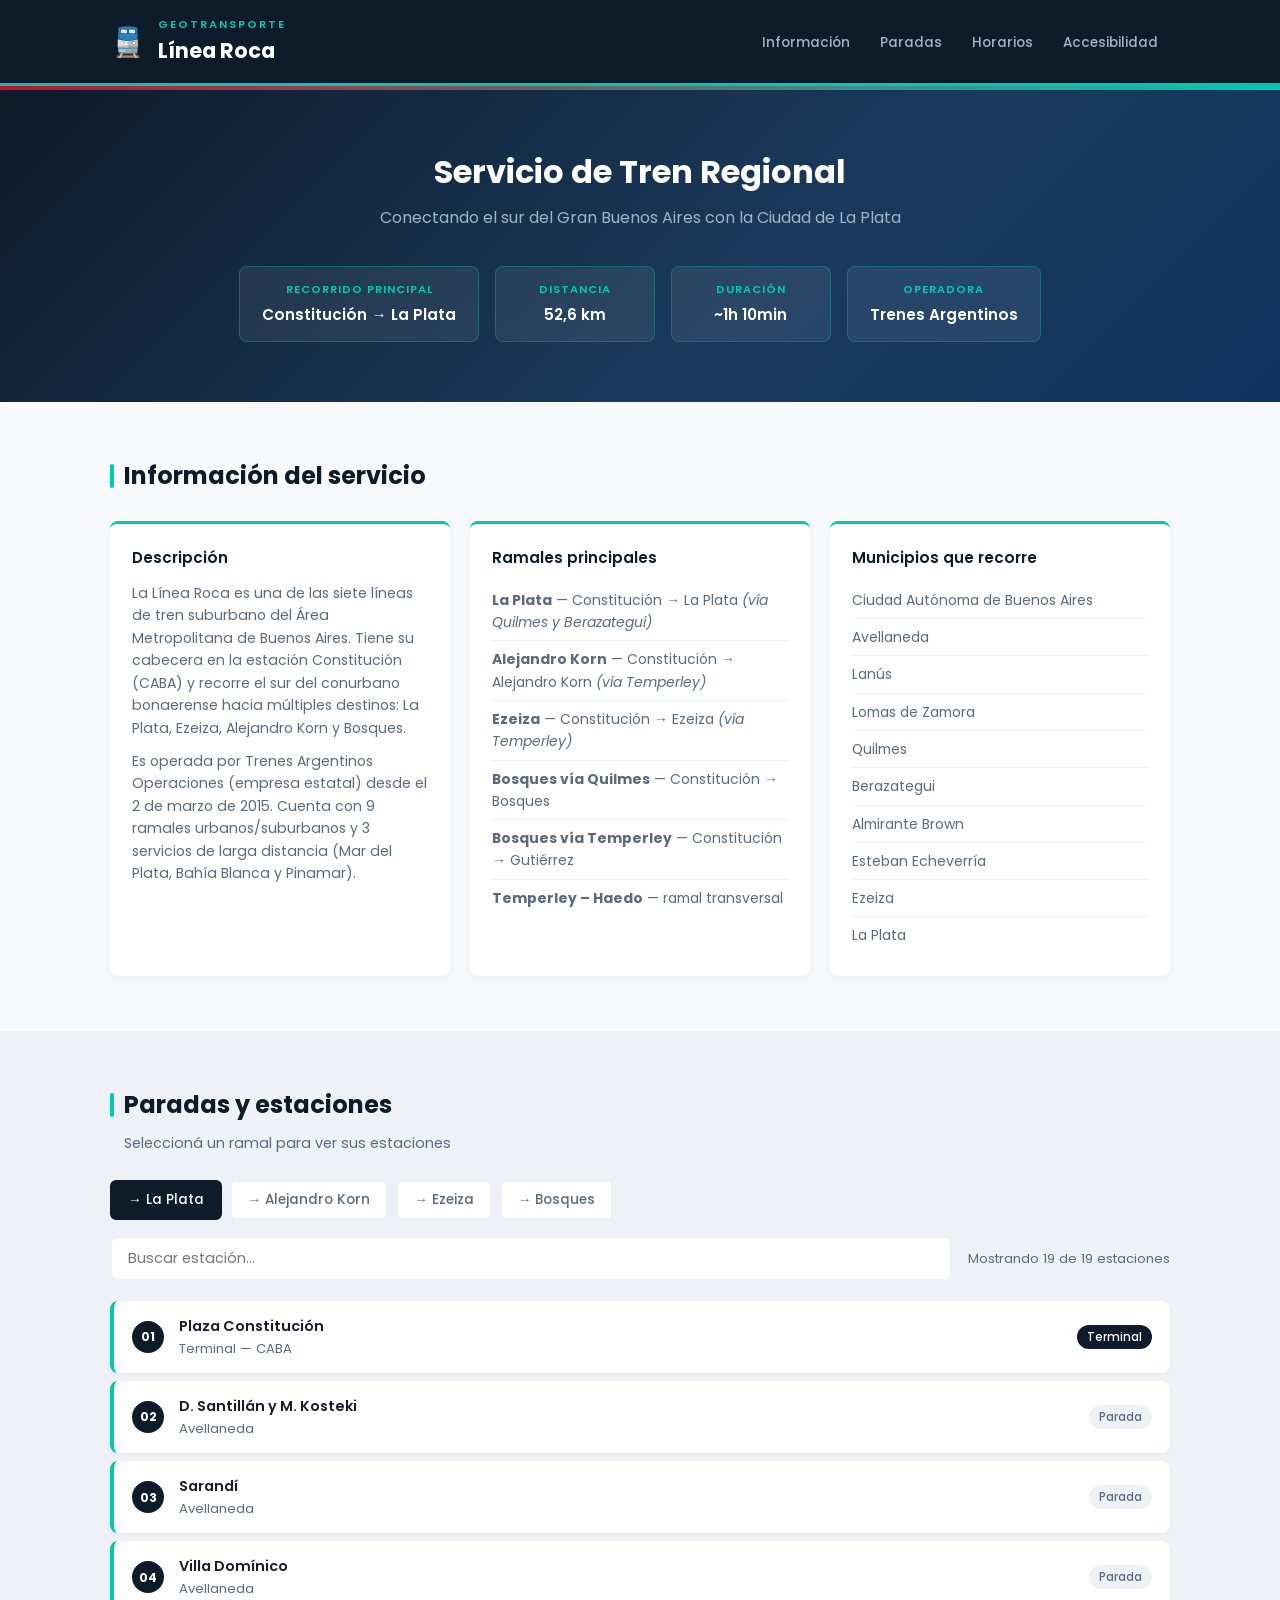
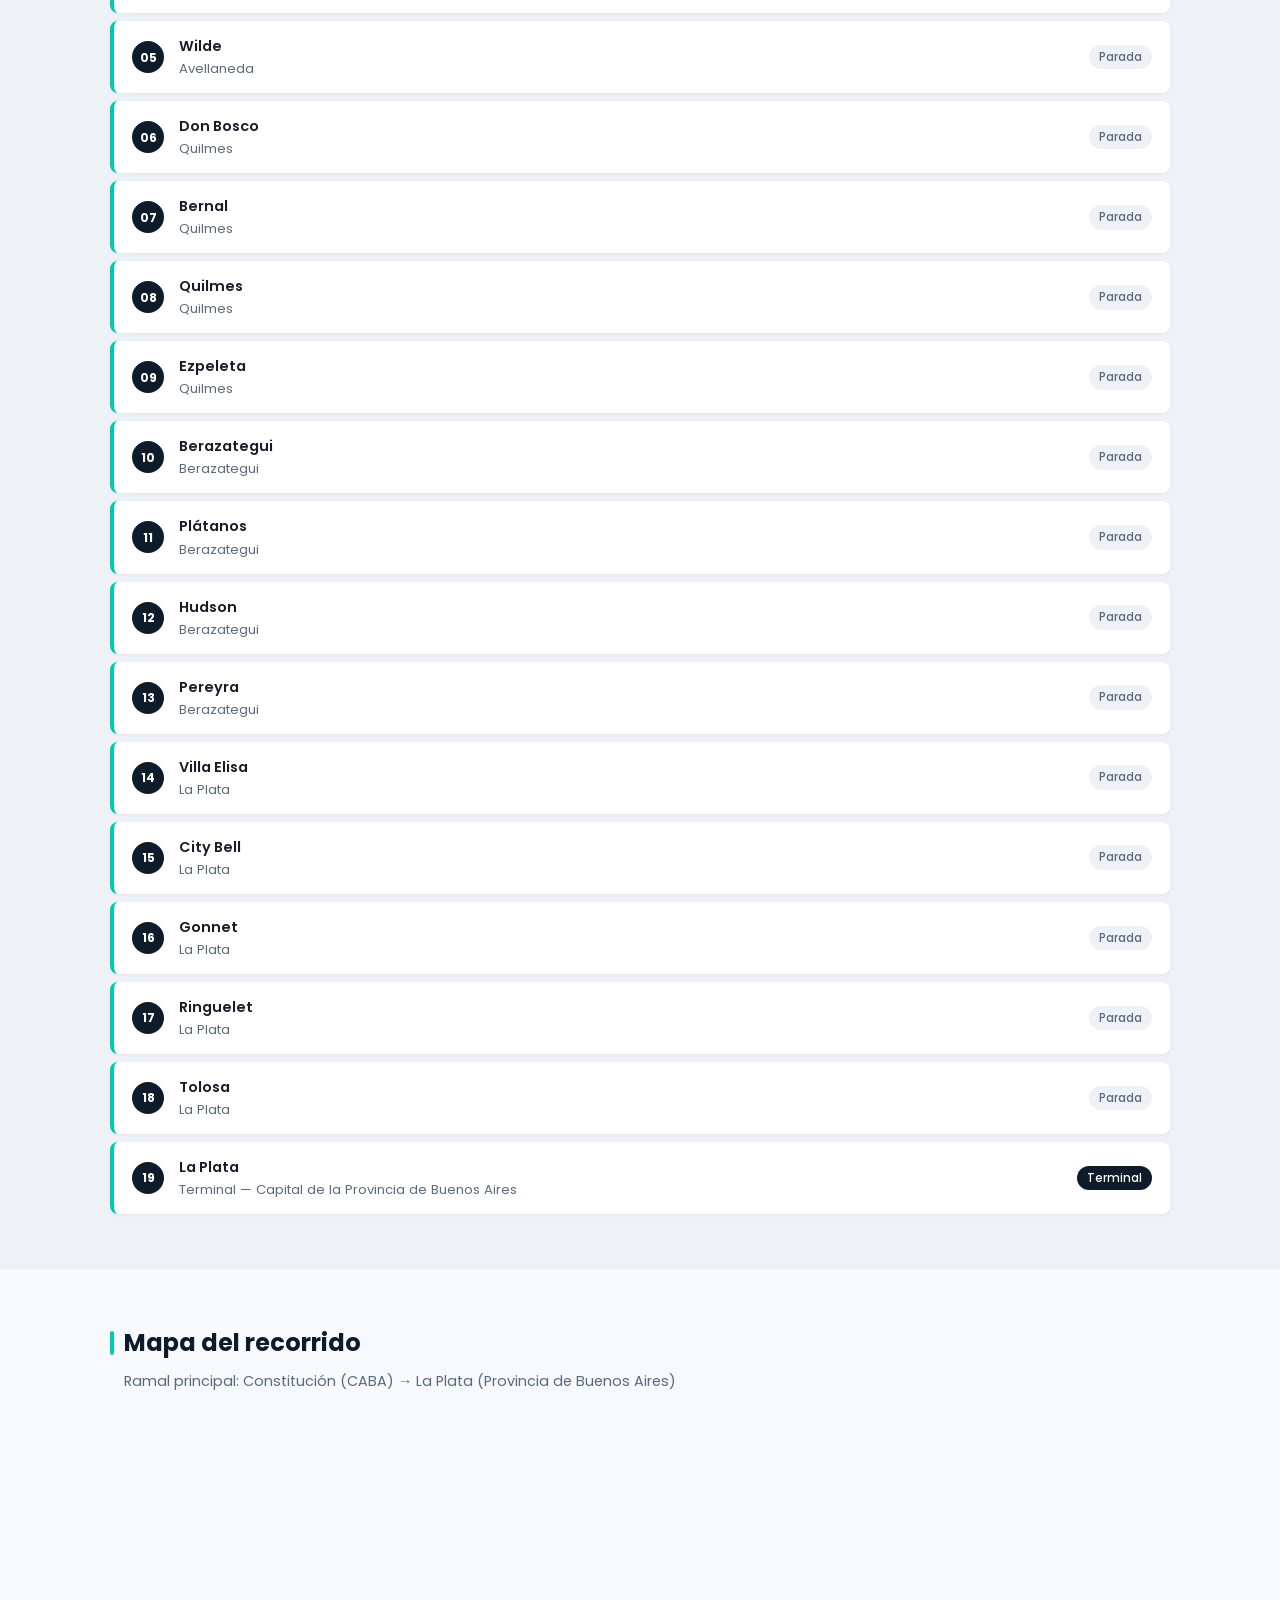
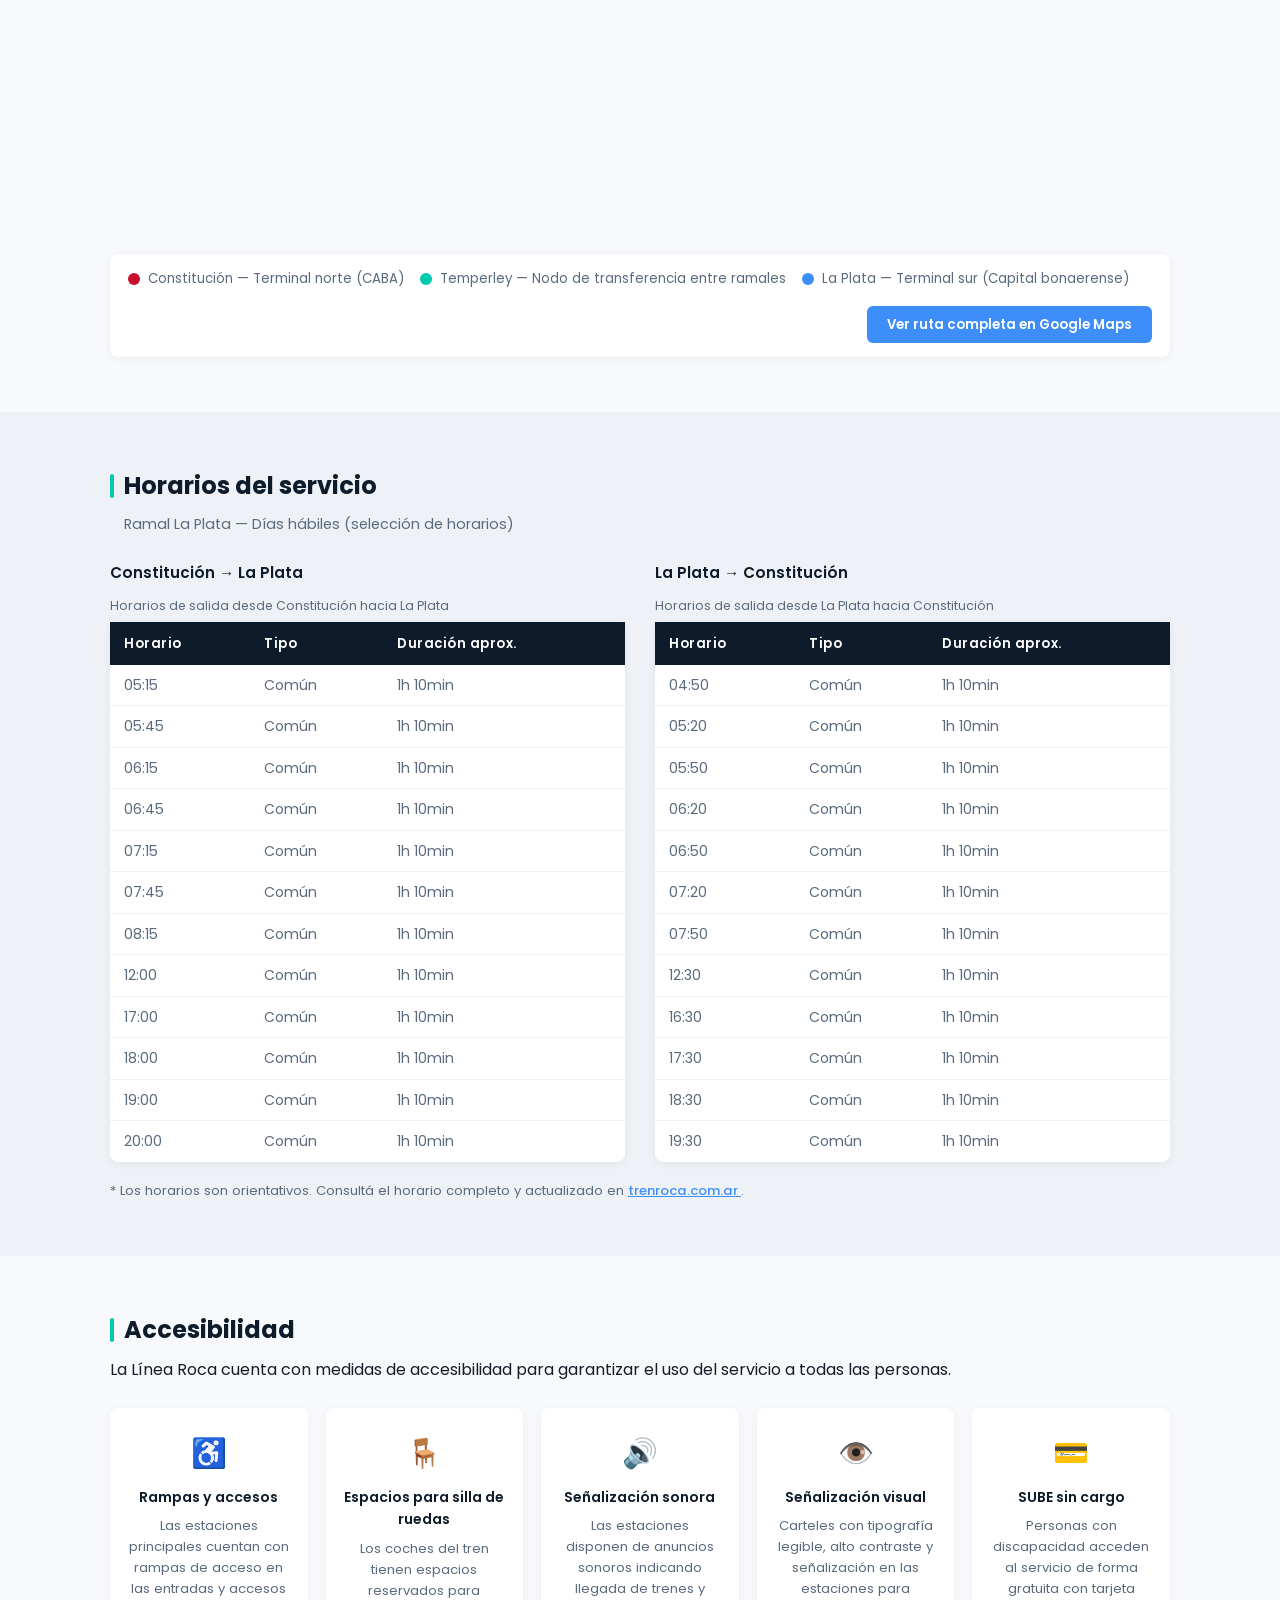
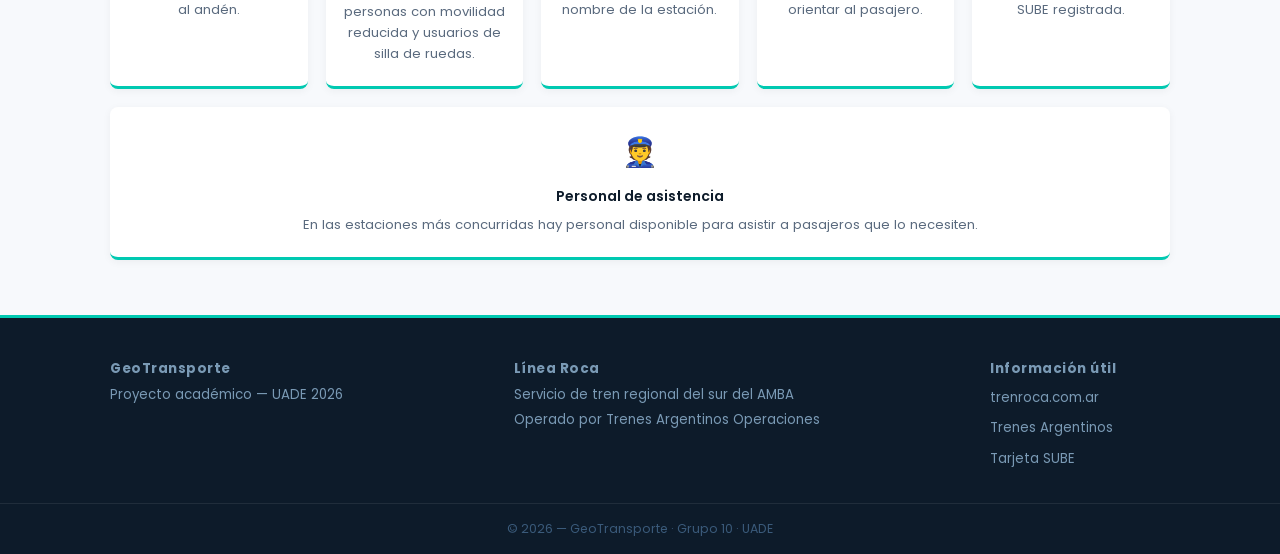
==== linea-roca.html @ 87348f89 "Initial commit: Proyecto Centro de Transporte Inteligente" ====
<!DOCTYPE html>
<html lang="es">
<head>
    <meta charset="UTF-8">
    <meta name="viewport" content="width=device-width, initial-scale=1.0">
    <title>Línea Roca — GeoTransporte</title>
    <link rel="preconnect" href="https://fonts.googleapis.com">
    <link rel="preconnect" href="https://fonts.gstatic.com" crossorigin>
    <link href="https://fonts.googleapis.com/css2?family=Poppins:wght@400;500;600;700&display=swap" rel="stylesheet">
    <link rel="stylesheet" href="estilos.css">
    <script src="script.js" defer></script>
</head>
<body>

    <!-- ENCABEZADO DEL SITIO -->
    <header>
        <div class="contenedor-header">
            <div class="logo-sitio">
                <span class="icono-tren">🚆</span>
                <div>
                    <p class="nombre-centro">GeoTransporte</p>
                    <h1 class="nombre-linea">Línea Roca</h1>
                </div>
            </div>
            <nav aria-label="Navegación principal">
                <ul>
                    <li><a href="#info">Información</a></li>
                    <li><a href="#paradas">Paradas</a></li>
                    <li><a href="#horarios">Horarios</a></li>
                    <li><a href="#accesibilidad">Accesibilidad</a></li>
                </ul>
            </nav>
        </div>
    </header>

    <!-- SECCIÓN PRINCIPAL / HERO -->
    <section class="hero">
        <div class="contenedor">
            <h2>Servicio de Tren Regional</h2>
            <p>Conectando el sur del Gran Buenos Aires con la Ciudad de La Plata</p>
            <div class="datos-rapidos">
                <div class="dato">
                    <strong>Recorrido principal</strong>
                    <span>Constitución → La Plata</span>
                </div>
                <div class="dato">
                    <strong>Distancia</strong>
                    <span>52,6 km</span>
                </div>
                <div class="dato">
                    <strong>Duración</strong>
                    <span>~1h 10min</span>
                </div>
                <div class="dato">
                    <strong>Operadora</strong>
                    <span>Trenes Argentinos</span>
                </div>
            </div>
        </div>
    </section>

    <!-- SECCIÓN: INFORMACIÓN DEL SERVICIO -->
    <section id="info" class="seccion">
        <div class="contenedor">
            <h2>Información del servicio</h2>

            <div class="info-grid">
                <div class="info-bloque">
                    <h3>Descripción</h3>
                    <p>
                        La Línea Roca es una de las siete líneas de tren suburbano del Área Metropolitana de Buenos Aires.
                        Tiene su cabecera en la estación Constitución (CABA) y recorre el sur del conurbano bonaerense
                        hacia múltiples destinos: La Plata, Ezeiza, Alejandro Korn y Bosques.
                    </p>
                    <p>
                        Es operada por Trenes Argentinos Operaciones (empresa estatal) desde el 2 de marzo de 2015.
                        Cuenta con 9 ramales urbanos/suburbanos y 3 servicios de larga distancia
                        (Mar del Plata, Bahía Blanca y Pinamar).
                    </p>
                </div>

                <div class="info-bloque">
                    <h3>Ramales principales</h3>
                    <ul class="lista-ramales">
                        <li>
                            <strong>La Plata</strong> — Constitución → La Plata <em>(vía Quilmes y Berazategui)</em>
                        </li>
                        <li>
                            <strong>Alejandro Korn</strong> — Constitución → Alejandro Korn <em>(vía Temperley)</em>
                        </li>
                        <li>
                            <strong>Ezeiza</strong> — Constitución → Ezeiza <em>(vía Temperley)</em>
                        </li>
                        <li>
                            <strong>Bosques vía Quilmes</strong> — Constitución → Bosques
                        </li>
                        <li>
                            <strong>Bosques vía Temperley</strong> — Constitución → Gutiérrez
                        </li>
                        <li>
                            <strong>Temperley – Haedo</strong> — ramal transversal
                        </li>
                    </ul>
                </div>

                <div class="info-bloque">
                    <h3>Municipios que recorre</h3>
                    <ul class="lista-destinos">
                        <li>Ciudad Autónoma de Buenos Aires</li>
                        <li>Avellaneda</li>
                        <li>Lanús</li>
                        <li>Lomas de Zamora</li>
                        <li>Quilmes</li>
                        <li>Berazategui</li>
                        <li>Almirante Brown</li>
                        <li>Esteban Echeverría</li>
                        <li>Ezeiza</li>
                        <li>La Plata</li>
                    </ul>
                </div>
            </div>
        </div>
    </section>

    <!-- SECCIÓN: PARADAS -->
    <section id="paradas" class="seccion seccion-gris">
        <div class="contenedor">
            <h2>Paradas y estaciones</h2>
            <p class="subtitulo-seccion">Seleccioná un ramal para ver sus estaciones</p>

            <!-- Tabs de ramales — controlados por JavaScript -->
            <div class="tabs-ramales" role="tablist" aria-label="Ramales de la Línea Roca">
                <button class="tab activo" data-ramal="la-plata" role="tab" aria-selected="true">
                    → La Plata
                </button>
                <button class="tab" data-ramal="alejandro-korn" role="tab" aria-selected="false">
                    → Alejandro Korn
                </button>
                <button class="tab" data-ramal="ezeiza" role="tab" aria-selected="false">
                    → Ezeiza
                </button>
                <button class="tab" data-ramal="bosques" role="tab" aria-selected="false">
                    → Bosques
                </button>
            </div>

            <!-- Buscador -->
            <div class="buscador-paradas">
                <input
                    type="search"
                    id="input-busqueda"
                    placeholder="Buscar estación..."
                    aria-label="Buscar estación por nombre"
                    autocomplete="off"
                >
                <p id="contador-paradas" class="contador-paradas"></p>
            </div>

            <p id="sin-resultados" class="sin-resultados" style="display: none;">
                No se encontraron estaciones con ese nombre.
            </p>

            <!-- RAMAL LA PLATA (19 estaciones, vía Quilmes/Berazategui) -->
            <div id="ramal-la-plata" class="lista-paradas ramal-activo">
                <div class="parada"><span class="numero-parada">01</span><div class="info-parada"><strong>Plaza Constitución</strong><span>Terminal — CABA</span></div><span class="tipo-parada terminal">Terminal</span></div>
                <div class="parada"><span class="numero-parada">02</span><div class="info-parada"><strong>D. Santillán y M. Kosteki</strong><span>Avellaneda</span></div><span class="tipo-parada">Parada</span></div>
                <div class="parada"><span class="numero-parada">03</span><div class="info-parada"><strong>Sarandí</strong><span>Avellaneda</span></div><span class="tipo-parada">Parada</span></div>
                <div class="parada"><span class="numero-parada">04</span><div class="info-parada"><strong>Villa Domínico</strong><span>Avellaneda</span></div><span class="tipo-parada">Parada</span></div>
                <div class="parada"><span class="numero-parada">05</span><div class="info-parada"><strong>Wilde</strong><span>Avellaneda</span></div><span class="tipo-parada">Parada</span></div>
                <div class="parada"><span class="numero-parada">06</span><div class="info-parada"><strong>Don Bosco</strong><span>Quilmes</span></div><span class="tipo-parada">Parada</span></div>
                <div class="parada"><span class="numero-parada">07</span><div class="info-parada"><strong>Bernal</strong><span>Quilmes</span></div><span class="tipo-parada">Parada</span></div>
                <div class="parada"><span class="numero-parada">08</span><div class="info-parada"><strong>Quilmes</strong><span>Quilmes</span></div><span class="tipo-parada">Parada</span></div>
                <div class="parada"><span class="numero-parada">09</span><div class="info-parada"><strong>Ezpeleta</strong><span>Quilmes</span></div><span class="tipo-parada">Parada</span></div>
                <div class="parada"><span class="numero-parada">10</span><div class="info-parada"><strong>Berazategui</strong><span>Berazategui</span></div><span class="tipo-parada">Parada</span></div>
                <div class="parada"><span class="numero-parada">11</span><div class="info-parada"><strong>Plátanos</strong><span>Berazategui</span></div><span class="tipo-parada">Parada</span></div>
                <div class="parada"><span class="numero-parada">12</span><div class="info-parada"><strong>Hudson</strong><span>Berazategui</span></div><span class="tipo-parada">Parada</span></div>
                <div class="parada"><span class="numero-parada">13</span><div class="info-parada"><strong>Pereyra</strong><span>Berazategui</span></div><span class="tipo-parada">Parada</span></div>
                <div class="parada"><span class="numero-parada">14</span><div class="info-parada"><strong>Villa Elisa</strong><span>La Plata</span></div><span class="tipo-parada">Parada</span></div>
                <div class="parada"><span class="numero-parada">15</span><div class="info-parada"><strong>City Bell</strong><span>La Plata</span></div><span class="tipo-parada">Parada</span></div>
                <div class="parada"><span class="numero-parada">16</span><div class="info-parada"><strong>Gonnet</strong><span>La Plata</span></div><span class="tipo-parada">Parada</span></div>
                <div class="parada"><span class="numero-parada">17</span><div class="info-parada"><strong>Ringuelet</strong><span>La Plata</span></div><span class="tipo-parada">Parada</span></div>
                <div class="parada"><span class="numero-parada">18</span><div class="info-parada"><strong>Tolosa</strong><span>La Plata</span></div><span class="tipo-parada">Parada</span></div>
                <div class="parada"><span class="numero-parada">19</span><div class="info-parada"><strong>La Plata</strong><span>Terminal — Capital de la Provincia de Buenos Aires</span></div><span class="tipo-parada terminal">Terminal</span></div>
            </div>

            <!-- RAMAL ALEJANDRO KORN (15 estaciones, vía Temperley/Lomas) -->
            <div id="ramal-alejandro-korn" class="lista-paradas" style="display:none;">
                <div class="parada"><span class="numero-parada">01</span><div class="info-parada"><strong>Plaza Constitución</strong><span>Terminal — CABA</span></div><span class="tipo-parada terminal">Terminal</span></div>
                <div class="parada"><span class="numero-parada">02</span><div class="info-parada"><strong>Hipólito Yrigoyen</strong><span>CABA</span></div><span class="tipo-parada">Parada</span></div>
                <div class="parada"><span class="numero-parada">03</span><div class="info-parada"><strong>D. Santillán y M. Kosteki</strong><span>Avellaneda</span></div><span class="tipo-parada">Parada</span></div>
                <div class="parada"><span class="numero-parada">04</span><div class="info-parada"><strong>Gerli</strong><span>Avellaneda</span></div><span class="tipo-parada">Parada</span></div>
                <div class="parada"><span class="numero-parada">05</span><div class="info-parada"><strong>Lanús</strong><span>Lanús</span></div><span class="tipo-parada">Parada</span></div>
                <div class="parada"><span class="numero-parada">06</span><div class="info-parada"><strong>Remedios de Escalada</strong><span>Lanús</span></div><span class="tipo-parada">Parada</span></div>
                <div class="parada"><span class="numero-parada">07</span><div class="info-parada"><strong>Banfield</strong><span>Lomas de Zamora</span></div><span class="tipo-parada">Parada</span></div>
                <div class="parada"><span class="numero-parada">08</span><div class="info-parada"><strong>Lomas de Zamora</strong><span>Lomas de Zamora</span></div><span class="tipo-parada">Parada</span></div>
                <div class="parada"><span class="numero-parada">09</span><div class="info-parada"><strong>Temperley</strong><span>Lomas de Zamora — nodo de transferencia</span></div><span class="tipo-parada nodo">Nodo</span></div>
                <div class="parada"><span class="numero-parada">10</span><div class="info-parada"><strong>Adrogué</strong><span>Almirante Brown</span></div><span class="tipo-parada">Parada</span></div>
                <div class="parada"><span class="numero-parada">11</span><div class="info-parada"><strong>Burzaco</strong><span>Almirante Brown</span></div><span class="tipo-parada">Parada</span></div>
                <div class="parada"><span class="numero-parada">12</span><div class="info-parada"><strong>Longchamps</strong><span>Almirante Brown</span></div><span class="tipo-parada">Parada</span></div>
                <div class="parada"><span class="numero-parada">13</span><div class="info-parada"><strong>Glew</strong><span>Almirante Brown</span></div><span class="tipo-parada">Parada</span></div>
                <div class="parada"><span class="numero-parada">14</span><div class="info-parada"><strong>Guernica</strong><span>Presidente Perón</span></div><span class="tipo-parada">Parada</span></div>
                <div class="parada"><span class="numero-parada">15</span><div class="info-parada"><strong>Alejandro Korn</strong><span>Terminal — San Vicente</span></div><span class="tipo-parada terminal">Terminal</span></div>
            </div>

            <!-- RAMAL EZEIZA (15 estaciones, vía Temperley) -->
            <div id="ramal-ezeiza" class="lista-paradas" style="display:none;">
                <div class="parada"><span class="numero-parada">01</span><div class="info-parada"><strong>Plaza Constitución</strong><span>Terminal — CABA</span></div><span class="tipo-parada terminal">Terminal</span></div>
                <div class="parada"><span class="numero-parada">02</span><div class="info-parada"><strong>Hipólito Yrigoyen</strong><span>CABA</span></div><span class="tipo-parada">Parada</span></div>
                <div class="parada"><span class="numero-parada">03</span><div class="info-parada"><strong>D. Santillán y M. Kosteki</strong><span>Avellaneda</span></div><span class="tipo-parada">Parada</span></div>
                <div class="parada"><span class="numero-parada">04</span><div class="info-parada"><strong>Gerli</strong><span>Avellaneda</span></div><span class="tipo-parada">Parada</span></div>
                <div class="parada"><span class="numero-parada">05</span><div class="info-parada"><strong>Lanús</strong><span>Lanús</span></div><span class="tipo-parada">Parada</span></div>
                <div class="parada"><span class="numero-parada">06</span><div class="info-parada"><strong>Remedios de Escalada</strong><span>Lanús</span></div><span class="tipo-parada">Parada</span></div>
                <div class="parada"><span class="numero-parada">07</span><div class="info-parada"><strong>Banfield</strong><span>Lomas de Zamora</span></div><span class="tipo-parada">Parada</span></div>
                <div class="parada"><span class="numero-parada">08</span><div class="info-parada"><strong>Lomas de Zamora</strong><span>Lomas de Zamora</span></div><span class="tipo-parada">Parada</span></div>
                <div class="parada"><span class="numero-parada">09</span><div class="info-parada"><strong>Temperley</strong><span>Lomas de Zamora — nodo de transferencia</span></div><span class="tipo-parada nodo">Nodo</span></div>
                <div class="parada"><span class="numero-parada">10</span><div class="info-parada"><strong>Turdera</strong><span>Lomas de Zamora</span></div><span class="tipo-parada">Parada</span></div>
                <div class="parada"><span class="numero-parada">11</span><div class="info-parada"><strong>Lavallol</strong><span>Lomas de Zamora</span></div><span class="tipo-parada">Parada</span></div>
                <div class="parada"><span class="numero-parada">12</span><div class="info-parada"><strong>Guillón</strong><span>Lomas de Zamora</span></div><span class="tipo-parada">Parada</span></div>
                <div class="parada"><span class="numero-parada">13</span><div class="info-parada"><strong>Monte Grande</strong><span>Esteban Echeverría</span></div><span class="tipo-parada">Parada</span></div>
                <div class="parada"><span class="numero-parada">14</span><div class="info-parada"><strong>El Jagüel</strong><span>Esteban Echeverría</span></div><span class="tipo-parada">Parada</span></div>
                <div class="parada"><span class="numero-parada">15</span><div class="info-parada"><strong>Ezeiza</strong><span>Terminal — Ezeiza</span></div><span class="tipo-parada terminal">Terminal</span></div>
            </div>

            <!-- RAMAL BOSQUES VÍA QUILMES (13 estaciones) -->
            <div id="ramal-bosques" class="lista-paradas" style="display:none;">
                <div class="parada"><span class="numero-parada">01</span><div class="info-parada"><strong>Plaza Constitución</strong><span>Terminal — CABA</span></div><span class="tipo-parada terminal">Terminal</span></div>
                <div class="parada"><span class="numero-parada">02</span><div class="info-parada"><strong>Sarandí</strong><span>Avellaneda</span></div><span class="tipo-parada">Parada</span></div>
                <div class="parada"><span class="numero-parada">03</span><div class="info-parada"><strong>Villa Domínico</strong><span>Avellaneda</span></div><span class="tipo-parada">Parada</span></div>
                <div class="parada"><span class="numero-parada">04</span><div class="info-parada"><strong>Wilde</strong><span>Avellaneda</span></div><span class="tipo-parada">Parada</span></div>
                <div class="parada"><span class="numero-parada">05</span><div class="info-parada"><strong>Don Bosco</strong><span>Quilmes</span></div><span class="tipo-parada">Parada</span></div>
                <div class="parada"><span class="numero-parada">06</span><div class="info-parada"><strong>Bernal</strong><span>Quilmes</span></div><span class="tipo-parada">Parada</span></div>
                <div class="parada"><span class="numero-parada">07</span><div class="info-parada"><strong>Quilmes</strong><span>Quilmes</span></div><span class="tipo-parada">Parada</span></div>
                                <div class="parada"><span class="numero-parada">08</span><div class="info-parada"><strong>Ezpeleta</strong><span>Quilmes</span></div><span class="tipo-parada">Parada</span></div>
                <div class="parada"><span class="numero-parada">09</span><div class="info-parada"><strong>Berazategui</strong><span>Berazategui</span></div><span class="tipo-parada">Parada</span></div>
                <div class="parada"><span class="numero-parada">10</span><div class="info-parada"><strong>Villa España</strong><span>Berazategui</span></div><span class="tipo-parada">Parada</span></div>
                <div class="parada"><span class="numero-parada">11</span><div class="info-parada"><strong>Ranelagh</strong><span>Berazategui</span></div><span class="tipo-parada">Parada</span></div>
                <div class="parada"><span class="numero-parada">12</span><div class="info-parada"><strong>Sourigues</strong><span>Berazategui</span></div><span class="tipo-parada">Parada</span></div>
                <div class="parada"><span class="numero-parada">13</span><div class="info-parada"><strong>Bosques</strong><span>Terminal — Florencio Varela</span></div><span class="tipo-parada terminal">Terminal</span></div>
            </div>

        </div>
    </section>

    <!-- SECCIÓN: MAPA -->
    <section id="mapa" class="seccion">
        <div class="contenedor">
            <h2>Mapa del recorrido</h2>
            <p class="subtitulo-seccion">Ramal principal: Constitución (CABA) → La Plata (Provincia de Buenos Aires)</p>

            <div class="mapa-contenedor">
                <iframe
                    title="Mapa del recorrido de la Línea Roca entre Constitución y La Plata"
                    src="https://www.openstreetmap.org/export/embed.html?bbox=-58.45%2C-35.0%2C-57.85%2C-34.55&layer=mapnik"
                    width="100%"
                    height="420"
                    style="border: none; border-radius: 8px;"
                    allowfullscreen
                    loading="lazy"
                ></iframe>

                <div class="mapa-leyenda">
                    <div class="leyenda-item">
                        <span class="punto terminal-inicio"></span>
                        <span>Constitución — Terminal norte (CABA)</span>
                    </div>
                    <div class="leyenda-item">
                        <span class="punto nodo-transfer"></span>
                        <span>Temperley — Nodo de transferencia entre ramales</span>
                    </div>
                    <div class="leyenda-item">
                        <span class="punto terminal-fin"></span>
                        <span>La Plata — Terminal sur (Capital bonaerense)</span>
                    </div>
                    <a
                        href="https://www.google.com/maps/dir/Estaci%C3%B3n+Constituci%C3%B3n/Estaci%C3%B3n+La+Plata"
                        target="_blank"
                        rel="noopener noreferrer"
                        class="btn-mapa"
                    >
                        Ver ruta completa en Google Maps
                    </a>
                </div>
            </div>
        </div>
    </section>

    <!-- SECCIÓN: HORARIOS -->
    <section id="horarios" class="seccion seccion-gris">
        <div class="contenedor">
            <h2>Horarios del servicio</h2>
            <p class="subtitulo-seccion">Ramal La Plata — Días hábiles (selección de horarios)</p>

            <div class="tablas-horarios">
                <div class="tabla-contenedor">
                    <h3>Constitución → La Plata</h3>
                    <table>
                        <caption>Horarios de salida desde Constitución hacia La Plata</caption>
                        <thead>
                            <tr>
                                <th scope="col">Horario</th>
                                <th scope="col">Tipo</th>
                                <th scope="col">Duración aprox.</th>
                            </tr>
                        </thead>
                        <tbody>
                            <tr><td>05:15</td><td>Común</td><td>1h 10min</td></tr>
                            <tr><td>05:45</td><td>Común</td><td>1h 10min</td></tr>
                            <tr><td>06:15</td><td>Común</td><td>1h 10min</td></tr>
                            <tr><td>06:45</td><td>Común</td><td>1h 10min</td></tr>
                            <tr><td>07:15</td><td>Común</td><td>1h 10min</td></tr>
                            <tr><td>07:45</td><td>Común</td><td>1h 10min</td></tr>
                            <tr><td>08:15</td><td>Común</td><td>1h 10min</td></tr>
                            <tr><td>12:00</td><td>Común</td><td>1h 10min</td></tr>
                            <tr><td>17:00</td><td>Común</td><td>1h 10min</td></tr>
                            <tr><td>18:00</td><td>Común</td><td>1h 10min</td></tr>
                            <tr><td>19:00</td><td>Común</td><td>1h 10min</td></tr>
                            <tr><td>20:00</td><td>Común</td><td>1h 10min</td></tr>
                        </tbody>
                    </table>
                </div>

                <div class="tabla-contenedor">
                    <h3>La Plata → Constitución</h3>
                    <table>
                        <caption>Horarios de salida desde La Plata hacia Constitución</caption>
                        <thead>
                            <tr>
                                <th scope="col">Horario</th>
                                <th scope="col">Tipo</th>
                                <th scope="col">Duración aprox.</th>
                            </tr>
                        </thead>
                        <tbody>
                            <tr><td>04:50</td><td>Común</td><td>1h 10min</td></tr>
                            <tr><td>05:20</td><td>Común</td><td>1h 10min</td></tr>
                            <tr><td>05:50</td><td>Común</td><td>1h 10min</td></tr>
                            <tr><td>06:20</td><td>Común</td><td>1h 10min</td></tr>
                            <tr><td>06:50</td><td>Común</td><td>1h 10min</td></tr>
                            <tr><td>07:20</td><td>Común</td><td>1h 10min</td></tr>
                            <tr><td>07:50</td><td>Común</td><td>1h 10min</td></tr>
                            <tr><td>12:30</td><td>Común</td><td>1h 10min</td></tr>
                            <tr><td>16:30</td><td>Común</td><td>1h 10min</td></tr>
                            <tr><td>17:30</td><td>Común</td><td>1h 10min</td></tr>
                            <tr><td>18:30</td><td>Común</td><td>1h 10min</td></tr>
                            <tr><td>19:30</td><td>Común</td><td>1h 10min</td></tr>
                        </tbody>
                    </table>
                </div>
            </div>

            <p class="nota-horarios">
                * Los horarios son orientativos. Consultá el horario completo y actualizado en
                <a href="https://www.trenroca.com.ar/horarios/constitucion-la-plata.html" target="_blank" rel="noopener noreferrer">
                    trenroca.com.ar
                </a>.
            </p>
        </div>
    </section>

    <!-- SECCIÓN: ACCESIBILIDAD -->
    <section id="accesibilidad" class="seccion">
        <div class="contenedor">
            <h2>Accesibilidad</h2>
            <p>La Línea Roca cuenta con medidas de accesibilidad para garantizar el uso del servicio a todas las personas.</p>

            <div class="accesibilidad-grid">
                <div class="accesibilidad-item">
                    <div class="icono-acceso" aria-hidden="true">♿</div>
                    <h3>Rampas y accesos</h3>
                    <p>Las estaciones principales cuentan con rampas de acceso en las entradas y accesos al andén.</p>
                </div>
                <div class="accesibilidad-item">
                    <div class="icono-acceso" aria-hidden="true">🪑</div>
                    <h3>Espacios para silla de ruedas</h3>
                    <p>Los coches del tren tienen espacios reservados para personas con movilidad reducida y usuarios de silla de ruedas.</p>
                </div>
                <div class="accesibilidad-item">
                    <div class="icono-acceso" aria-hidden="true">🔊</div>
                    <h3>Señalización sonora</h3>
                    <p>Las estaciones disponen de anuncios sonoros indicando llegada de trenes y nombre de la estación.</p>
                </div>
                <div class="accesibilidad-item">
                    <div class="icono-acceso" aria-hidden="true">👁️</div>
                    <h3>Señalización visual</h3>
                    <p>Carteles con tipografía legible, alto contraste y señalización en las estaciones para orientar al pasajero.</p>
                </div>
                <div class="accesibilidad-item">
                    <div class="icono-acceso" aria-hidden="true">💳</div>
                    <h3>SUBE sin cargo</h3>
                    <p>Personas con discapacidad acceden al servicio de forma gratuita con tarjeta SUBE registrada.</p>
                </div>
                <div class="accesibilidad-item">
                    <div class="icono-acceso" aria-hidden="true">👮</div>
                    <h3>Personal de asistencia</h3>
                    <p>En las estaciones más concurridas hay personal disponible para asistir a pasajeros que lo necesiten.</p>
                </div>
            </div>
        </div>
    </section>

    <!-- PIE DE PÁGINA -->
    <footer>
        <div class="contenedor contenedor-footer">
            <div class="footer-bloque">
                <p class="footer-titulo">GeoTransporte</p>
                <p>Proyecto académico — UADE 2026</p>
            </div>
            <div class="footer-bloque">
                <p class="footer-titulo">Línea Roca</p>
                <p>Servicio de tren regional del sur del AMBA</p>
                <p>Operado por Trenes Argentinos Operaciones</p>
            </div>
            <div class="footer-bloque">
                <p class="footer-titulo">Información útil</p>
                <ul>
                    <li><a href="https://www.trenroca.com.ar" target="_blank" rel="noopener noreferrer">trenroca.com.ar</a></li>
                    <li><a href="https://www.argentina.gob.ar/transporte/trenes" target="_blank" rel="noopener noreferrer">Trenes Argentinos</a></li>
                    <li><a href="https://www.sube.gob.ar" target="_blank" rel="noopener noreferrer">Tarjeta SUBE</a></li>
                </ul>
            </div>
        </div>
        <p class="footer-copy">© 2026 — GeoTransporte · Grupo 10 · UADE</p>
    </footer>

</body>
</html>
---- estilos.css ----
/* =============================================
   ESTILOS - LÍNEA ROCA
   GeoTransporte — Grupo 10 — UADE 2026
   Identidad visual: moderno / tech
   ============================================= */

/* Variables de color y tipografía */
:root {
    --color-base: #0d1b2a;        /* azul muy oscuro — base del sitio */
    --color-acento: #00c9b1;      /* teal — acento GeoTransporte */
    --color-azul: #3d8ef8;        /* azul medio — botones e interactivos */
    --color-linea: #c8102e;       /* rojo — color propio de la Línea Roca */
    --color-fondo: #f7f9fc;       /* fondo general claro */
    --color-fondo-alt: #eef2f7;   /* fondo alternativo de secciones */
    --color-blanco: #ffffff;
    --color-texto: #1a1a2a;
    --color-texto-suave: #5a6a7e;
    --fuente: 'Poppins', Arial, sans-serif;
}

/* Reset básico */
* {
    margin: 0;
    padding: 0;
    box-sizing: border-box;
}

body {
    font-family: var(--fuente);
    color: var(--color-texto);
    background-color: var(--color-fondo);
    line-height: 1.6;
}

/* ---- CONTENEDOR ---- */
.contenedor {
    max-width: 1100px;
    margin: 0 auto;
    padding: 0 20px;
}

/* ---- HEADER ---- */
header {
    background-color: var(--color-base);
    color: var(--color-blanco);
    padding: 16px 0;
    position: sticky;
    top: 0;
    z-index: 100;
    border-bottom: 3px solid var(--color-acento);
}

.contenedor-header {
    max-width: 1100px;
    margin: 0 auto;
    padding: 0 20px;
    display: flex;
    justify-content: space-between;
    align-items: center;
    flex-wrap: wrap;
    gap: 10px;
}

.logo-sitio {
    display: flex;
    align-items: center;
    gap: 12px;
}

.icono-tren {
    font-size: 1.8rem;
}

.nombre-centro {
    font-size: 0.7rem;
    color: var(--color-acento);
    text-transform: uppercase;
    letter-spacing: 2px;
    font-weight: 600;
}

.nombre-linea {
    font-size: 1.3rem;
    font-weight: 700;
    color: var(--color-blanco);
}

/* Navegación */
nav ul {
    list-style: none;
    display: flex;
    gap: 6px;
    flex-wrap: wrap;
}

nav ul li a {
    color: #a0b4c8;
    text-decoration: none;
    font-size: 0.85rem;
    font-weight: 500;
    padding: 6px 12px;
    border-radius: 4px;
    transition: background-color 0.2s, color 0.2s;
}

nav ul li a:hover {
    background-color: rgba(0, 201, 177, 0.15);
    color: var(--color-acento);
}

/* ---- HERO ---- */
.hero {
    background: linear-gradient(135deg, var(--color-base) 0%, #1a3a5c 60%, #0f3460 100%);
    color: var(--color-blanco);
    padding: 60px 0;
    text-align: center;
    position: relative;
    overflow: hidden;
}

/* línea decorativa arriba del hero */
.hero::before {
    content: '';
    position: absolute;
    top: 0;
    left: 0;
    right: 0;
    height: 4px;
    background: linear-gradient(90deg, var(--color-linea), var(--color-acento));
}

.hero h2 {
    font-size: 2rem;
    font-weight: 700;
    margin-bottom: 8px;
}

.hero p {
    font-size: 1rem;
    color: #a0b4c8;
    margin-bottom: 35px;
}

.datos-rapidos {
    display: flex;
    justify-content: center;
    gap: 16px;
    flex-wrap: wrap;
}

.dato {
    background-color: rgba(255, 255, 255, 0.07);
    border: 1px solid rgba(0, 201, 177, 0.3);
    padding: 14px 22px;
    border-radius: 8px;
    display: flex;
    flex-direction: column;
    gap: 4px;
    min-width: 160px;
}

.dato strong {
    font-size: 0.7rem;
    text-transform: uppercase;
    letter-spacing: 1px;
    color: var(--color-acento);
    font-weight: 600;
}

.dato span {
    font-size: 0.95rem;
    font-weight: 600;
    color: var(--color-blanco);
}

/* ---- SECCIONES ---- */
.seccion {
    padding: 55px 0;
}

.seccion-gris {
    background-color: var(--color-fondo-alt);
}

.seccion h2 {
    font-size: 1.5rem;
    font-weight: 700;
    color: var(--color-base);
    margin-bottom: 8px;
    display: flex;
    align-items: center;
    gap: 10px;
}

/* línea de acento al lado del título */
.seccion h2::before {
    content: '';
    display: inline-block;
    width: 4px;
    height: 24px;
    background-color: var(--color-acento);
    border-radius: 2px;
    flex-shrink: 0;
}

.subtitulo-seccion {
    color: var(--color-texto-suave);
    font-size: 0.9rem;
    margin-bottom: 25px;
    margin-left: 14px;
}

/* ---- INFO DEL SERVICIO ---- */
.info-grid {
    display: flex;
    gap: 20px;
    flex-wrap: wrap;
    margin-top: 25px;
}

.info-bloque {
    flex: 1;
    min-width: 250px;
    background-color: var(--color-blanco);
    padding: 22px;
    border-radius: 8px;
    border-top: 3px solid var(--color-acento);
    box-shadow: 0 2px 8px rgba(0, 0, 0, 0.06);
}

.info-bloque h3 {
    color: var(--color-base);
    font-size: 0.95rem;
    font-weight: 600;
    margin-bottom: 12px;
}

.info-bloque p {
    color: var(--color-texto-suave);
    font-size: 0.88rem;
    margin-bottom: 10px;
}

.lista-ramales,
.lista-destinos {
    list-style: none;
    padding: 0;
}

.lista-ramales li,
.lista-destinos li {
    padding: 7px 0;
    border-bottom: 1px solid var(--color-fondo-alt);
    font-size: 0.87rem;
    color: var(--color-texto-suave);
}

.lista-ramales li:last-child,
.lista-destinos li:last-child {
    border-bottom: none;
}

/* ---- TABS DE RAMALES ---- */
.tabs-ramales {
    display: flex;
    flex-wrap: wrap;
    gap: 8px;
    margin-bottom: 16px;
}

.tab {
    padding: 8px 16px;
    border: 2px solid var(--color-fondo-alt);
    border-radius: 6px;
    background-color: var(--color-blanco);
    color: var(--color-texto-suave);
    font-family: var(--fuente);
    font-size: 0.85rem;
    font-weight: 500;
    cursor: pointer;
    transition: all 0.2s;
}

.tab:hover {
    border-color: var(--color-acento);
    color: var(--color-base);
}

.tab.activo {
    background-color: var(--color-base);
    border-color: var(--color-base);
    color: var(--color-blanco);
}

/* ---- BUSCADOR DE PARADAS ---- */
.buscador-paradas {
    display: flex;
    align-items: center;
    gap: 16px;
    flex-wrap: wrap;
    margin-bottom: 16px;
}

#input-busqueda {
    flex: 1;
    min-width: 200px;
    padding: 10px 16px;
    border: 2px solid var(--color-fondo-alt);
    border-radius: 8px;
    font-family: var(--fuente);
    font-size: 0.9rem;
    color: var(--color-texto);
    background-color: var(--color-blanco);
    outline: none;
    transition: border-color 0.2s;
}

#input-busqueda:focus {
    border-color: var(--color-acento);
}

.contador-paradas {
    font-size: 0.82rem;
    color: var(--color-texto-suave);
    white-space: nowrap;
}

.sin-resultados {
    text-align: center;
    padding: 20px;
    color: var(--color-texto-suave);
    font-size: 0.9rem;
    background-color: var(--color-blanco);
    border-radius: 8px;
    margin-bottom: 8px;
}

/* ---- PARADAS ---- */
.lista-paradas {
    margin-top: 20px;
    display: flex;
    flex-direction: column;
    gap: 8px;
}

.parada {
    display: flex;
    align-items: center;
    gap: 15px;
    background-color: var(--color-blanco);
    padding: 14px 18px;
    border-radius: 8px;
    border-left: 4px solid var(--color-acento);
    box-shadow: 0 1px 4px rgba(0, 0, 0, 0.05);
}

.numero-parada {
    background-color: var(--color-base);
    color: var(--color-blanco);
    width: 32px;
    height: 32px;
    border-radius: 50%;
    display: flex;
    align-items: center;
    justify-content: center;
    font-size: 0.75rem;
    font-weight: 700;
    flex-shrink: 0;
}

.info-parada {
    flex: 1;
    display: flex;
    flex-direction: column;
}

.info-parada strong {
    font-size: 0.9rem;
    font-weight: 600;
    color: var(--color-texto);
}

.info-parada span {
    font-size: 0.82rem;
    color: var(--color-texto-suave);
}

.tipo-parada {
    font-size: 0.72rem;
    font-weight: 500;
    padding: 3px 10px;
    border-radius: 20px;
    background-color: var(--color-fondo-alt);
    color: var(--color-texto-suave);
    white-space: nowrap;
}

.tipo-parada.terminal {
    background-color: var(--color-base);
    color: var(--color-blanco);
}

.tipo-parada.nodo {
    background-color: var(--color-acento);
    color: var(--color-base);
    font-weight: 600;
}

/* ---- MAPA ---- */
.mapa-contenedor {
    margin-top: 20px;
    display: flex;
    flex-direction: column;
    gap: 16px;
}

.mapa-leyenda {
    display: flex;
    flex-wrap: wrap;
    align-items: center;
    gap: 16px;
    background-color: var(--color-blanco);
    padding: 14px 18px;
    border-radius: 8px;
    box-shadow: 0 2px 8px rgba(0, 0, 0, 0.06);
}

.leyenda-item {
    display: flex;
    align-items: center;
    gap: 8px;
    font-size: 0.83rem;
    color: var(--color-texto-suave);
}

/* puntos de colores de la leyenda */
.punto {
    width: 12px;
    height: 12px;
    border-radius: 50%;
    flex-shrink: 0;
}

.terminal-inicio {
    background-color: var(--color-linea);
}

.nodo-transfer {
    background-color: var(--color-acento);
}

.terminal-fin {
    background-color: var(--color-azul);
}

.btn-mapa {
    display: inline-block;
    background-color: var(--color-azul);
    color: var(--color-blanco);
    padding: 8px 20px;
    border-radius: 6px;
    text-decoration: none;
    font-size: 0.83rem;
    font-weight: 600;
    transition: background-color 0.2s;
    margin-left: auto;
}

.btn-mapa:hover {
    background-color: #2070e0;
}

@media (max-width: 600px) {
    .btn-mapa {
        margin-left: 0;
        width: 100%;
        text-align: center;
    }
}

/* ---- HORARIOS ---- */
.tablas-horarios {
    display: flex;
    gap: 30px;
    flex-wrap: wrap;
    margin-top: 20px;
}

.tabla-contenedor {
    flex: 1;
    min-width: 280px;
}

.tabla-contenedor h3 {
    color: var(--color-base);
    font-size: 0.95rem;
    font-weight: 600;
    margin-bottom: 10px;
}

table {
    width: 100%;
    border-collapse: collapse;
    background-color: var(--color-blanco);
    border-radius: 8px;
    overflow: hidden;
    box-shadow: 0 2px 8px rgba(0, 0, 0, 0.06);
}

caption {
    font-size: 0.78rem;
    color: var(--color-texto-suave);
    margin-bottom: 6px;
    text-align: left;
}

thead th {
    background-color: var(--color-base);
    color: var(--color-blanco);
    padding: 11px 14px;
    text-align: left;
    font-size: 0.82rem;
    font-weight: 600;
    letter-spacing: 0.5px;
}

tbody td {
    padding: 9px 14px;
    font-size: 0.88rem;
    border-bottom: 1px solid var(--color-fondo-alt);
    color: var(--color-texto-suave);
}

tbody tr:last-child td {
    border-bottom: none;
}

tbody tr:hover {
    background-color: #f0f8ff;
}

.nota-horarios {
    margin-top: 18px;
    font-size: 0.82rem;
    color: var(--color-texto-suave);
}

.nota-horarios a {
    color: var(--color-azul);
    font-weight: 500;
}

/* ---- ACCESIBILIDAD ---- */
.accesibilidad-grid {
    display: flex;
    flex-wrap: wrap;
    gap: 18px;
    margin-top: 25px;
}

.accesibilidad-item {
    flex: 1;
    min-width: 180px;
    background-color: var(--color-blanco);
    padding: 22px 18px;
    border-radius: 8px;
    text-align: center;
    border-bottom: 3px solid var(--color-acento);
    box-shadow: 0 2px 8px rgba(0, 0, 0, 0.05);
    transition: transform 0.2s;
}

.accesibilidad-item:hover {
    transform: translateY(-3px);
}

.icono-acceso {
    font-size: 1.8rem;
    margin-bottom: 10px;
}

.accesibilidad-item h3 {
    font-size: 0.88rem;
    font-weight: 600;
    color: var(--color-base);
    margin-bottom: 7px;
}

.accesibilidad-item p {
    font-size: 0.82rem;
    color: var(--color-texto-suave);
}

/* ---- FOOTER ---- */
footer {
    background-color: var(--color-base);
    color: var(--color-blanco);
    padding: 40px 0 15px;
    border-top: 3px solid var(--color-acento);
}

.contenedor-footer {
    display: flex;
    gap: 30px;
    flex-wrap: wrap;
    justify-content: space-between;
    margin-bottom: 28px;
}

.footer-bloque {
    min-width: 180px;
}

.footer-titulo {
    font-weight: 700;
    font-size: 0.9rem;
    color: var(--color-acento);
    margin-bottom: 10px;
    letter-spacing: 0.5px;
}

.footer-bloque p {
    font-size: 0.83rem;
    color: #7a9ab5;
    margin-bottom: 4px;
}

.footer-bloque ul {
    list-style: none;
    padding: 0;
}

.footer-bloque ul li {
    margin-bottom: 5px;
}

.footer-bloque a {
    color: #7a9ab5;
    text-decoration: none;
    font-size: 0.83rem;
}

.footer-bloque a:hover {
    color: var(--color-acento);
}

.footer-copy {
    text-align: center;
    font-size: 0.78rem;
    color: #3a5a7a;
    border-top: 1px solid rgba(255, 255, 255, 0.08);
    padding-top: 15px;
}

/* ---- RESPONSIVE ---- */
@media (max-width: 600px) {
    .contenedor-header {
        flex-direction: column;
        align-items: flex-start;
    }

    .hero h2 {
        font-size: 1.5rem;
    }

    .datos-rapidos {
        flex-direction: column;
        align-items: center;
    }

    .info-grid,
    .tablas-horarios,
    .accesibilidad-grid,
    .contenedor-footer {
        flex-direction: column;
    }

    nav ul {
        gap: 4px;
    }
}
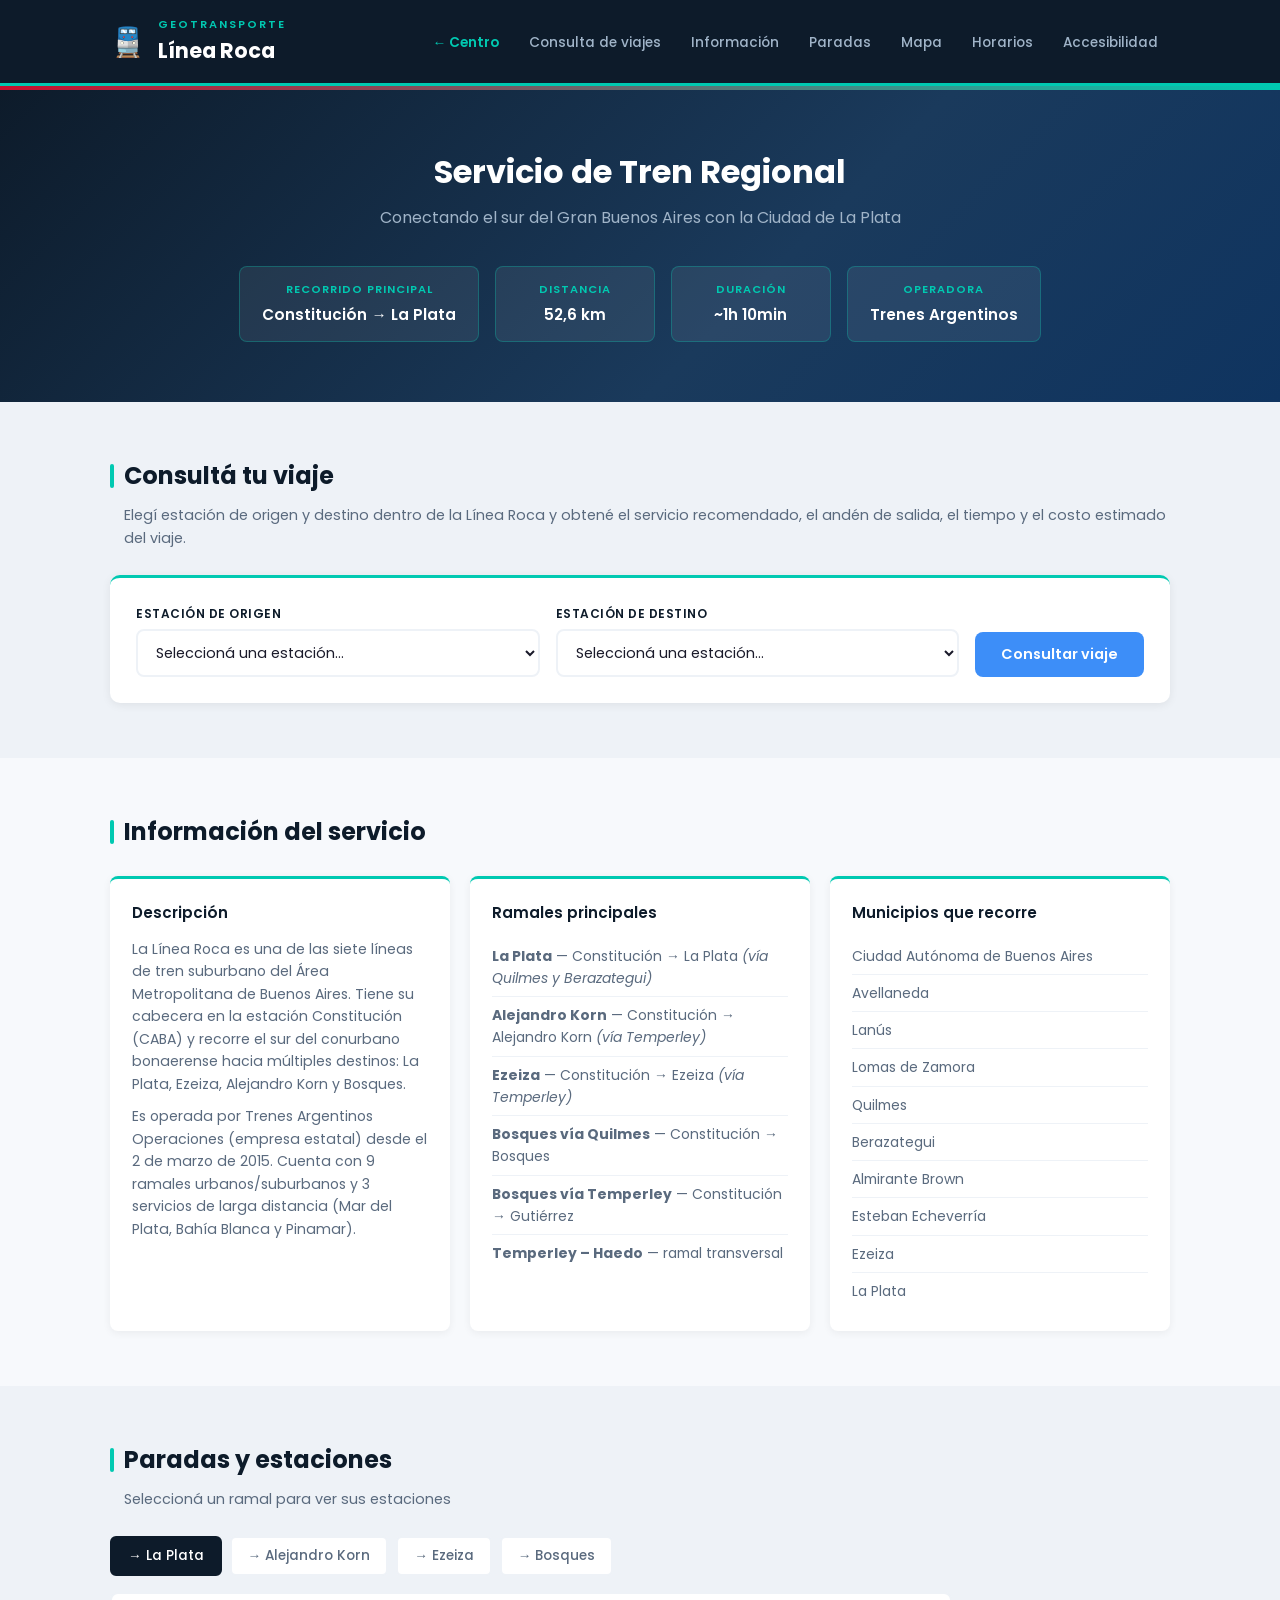
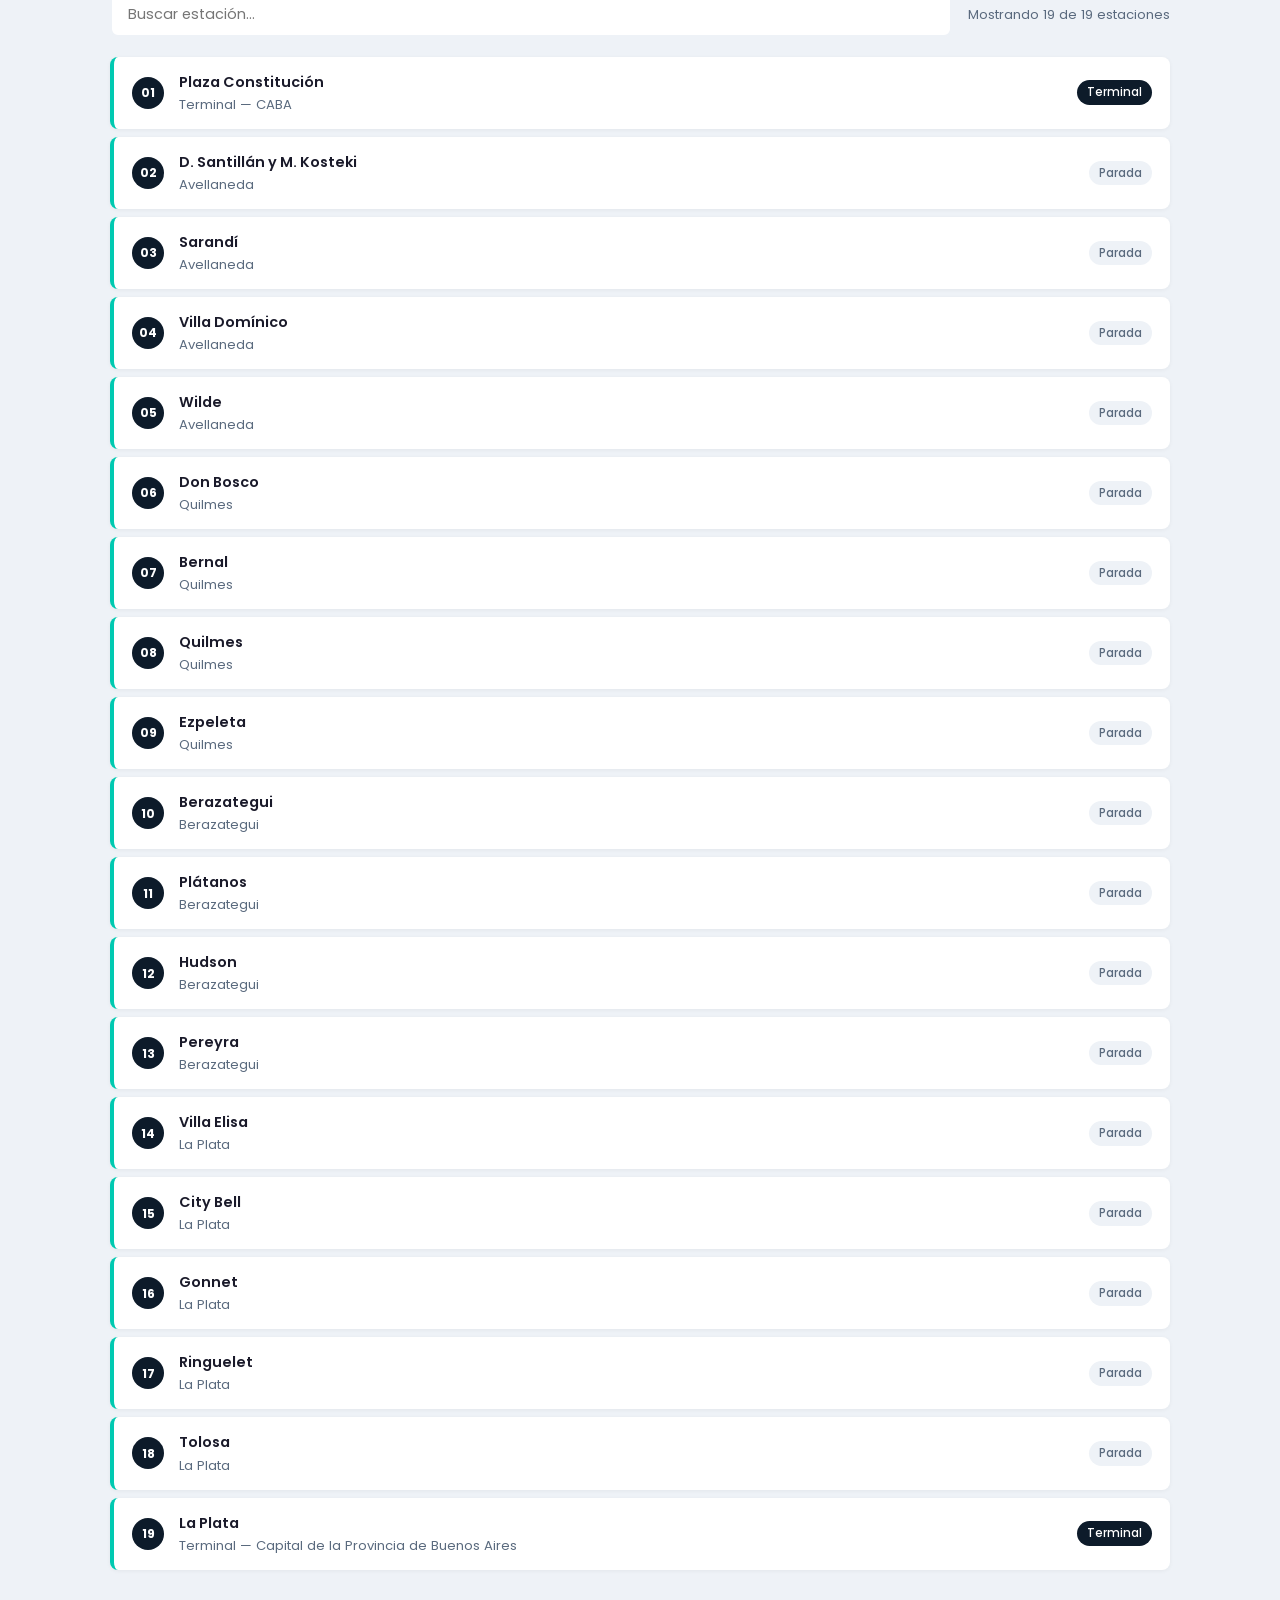
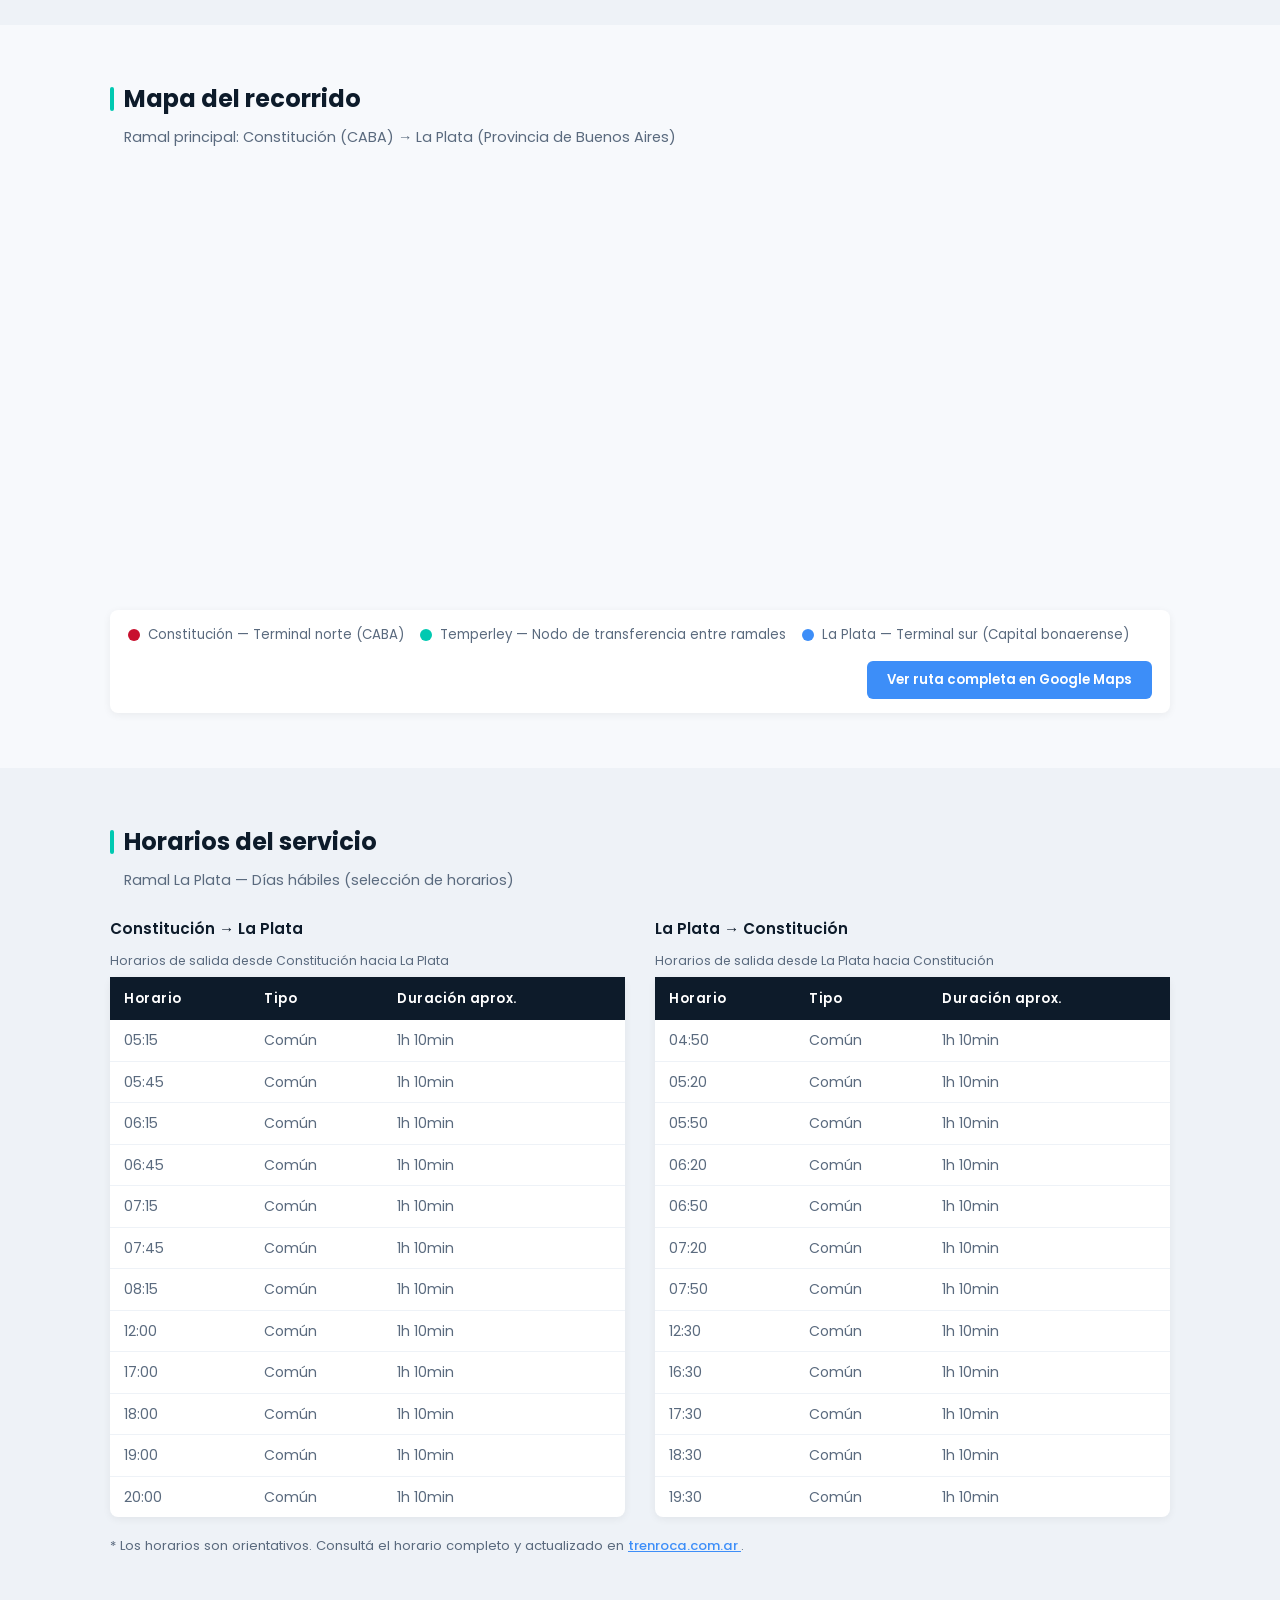
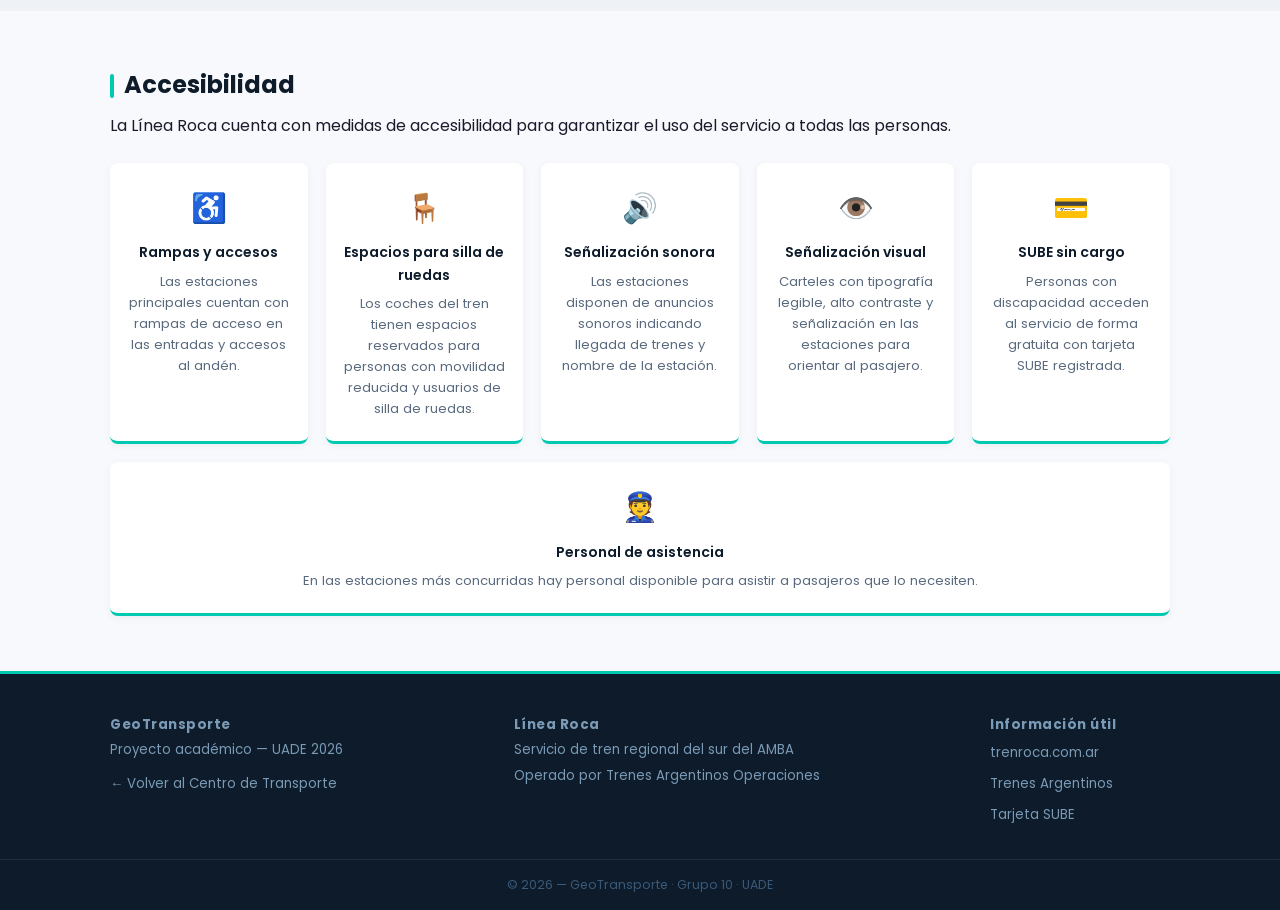
==== commit 6d0daba1: "Agrega consulta de viajes (JS) y enlaces de navegacion en Linea Roca" ====
--- a/linea-roca.html
+++ b/linea-roca.html
@@ -24,8 +24,11 @@
             </div>
             <nav aria-label="Navegación principal">
                 <ul>
+                    <li><a href="index.html" class="link-volver">← Centro</a></li>
+                    <li><a href="#consulta">Consulta de viajes</a></li>
                     <li><a href="#info">Información</a></li>
                     <li><a href="#paradas">Paradas</a></li>
+                    <li><a href="#mapa">Mapa</a></li>
                     <li><a href="#horarios">Horarios</a></li>
                     <li><a href="#accesibilidad">Accesibilidad</a></li>
                 </ul>
@@ -54,6 +57,67 @@
                 <div class="dato">
                     <strong>Operadora</strong>
                     <span>Trenes Argentinos</span>
+                </div>
+            </div>
+        </div>
+    </section>
+
+    <!-- SECCIÓN: CONSULTA DE VIAJES -->
+    <section id="consulta" class="seccion seccion-gris">
+        <div class="contenedor">
+            <h2>Consultá tu viaje</h2>
+            <p class="subtitulo-seccion">
+                Elegí estación de origen y destino dentro de la Línea Roca y obtené el servicio
+                recomendado, el andén de salida, el tiempo y el costo estimado del viaje.
+            </p>
+
+            <div class="consulta-caja">
+                <!-- Formulario: los selects se completan desde script.js -->
+                <form id="form-consulta" class="consulta-form" novalidate>
+                    <div class="campo-consulta">
+                        <label for="select-origen">Estación de origen</label>
+                        <select id="select-origen">
+                            <option value="">Seleccioná una estación…</option>
+                        </select>
+                    </div>
+
+                    <div class="campo-consulta">
+                        <label for="select-destino">Estación de destino</label>
+                        <select id="select-destino">
+                            <option value="">Seleccioná una estación…</option>
+                        </select>
+                    </div>
+
+                    <button type="submit" class="btn-consulta">Consultar viaje</button>
+                </form>
+
+                <!-- Aviso de validación (origen vacío, misma estación, sin conexión, etc.) -->
+                <p id="consulta-aviso" class="consulta-aviso" style="display: none;"></p>
+
+                <!-- Panel de resultados — oculto hasta que haya una consulta válida -->
+                <div id="consulta-resultado" class="consulta-resultado" style="display: none;">
+                    <p class="resultado-recorrido" id="resultado-recorrido"></p>
+                    <div class="resultado-grilla">
+                        <div class="resultado-item">
+                            <span class="resultado-label">🚆 Transporte recomendado</span>
+                            <span class="resultado-valor" id="resultado-transporte"></span>
+                        </div>
+                        <div class="resultado-item">
+                            <span class="resultado-label">📍 Andén / plataforma de salida</span>
+                            <span class="resultado-valor" id="resultado-anden"></span>
+                        </div>
+                        <div class="resultado-item">
+                            <span class="resultado-label">⏱️ Tiempo estimado</span>
+                            <span class="resultado-valor" id="resultado-tiempo"></span>
+                        </div>
+                        <div class="resultado-item">
+                            <span class="resultado-label">💲 Costo estimado</span>
+                            <span class="resultado-valor" id="resultado-costo"></span>
+                        </div>
+                    </div>
+                    <p class="resultado-nota">
+                        * Datos simulados con fines académicos. Tarifas y tiempos orientativos.
+                    </p>
                 </div>
             </div>
         </div>
@@ -404,6 +468,9 @@
             <div class="footer-bloque">
                 <p class="footer-titulo">GeoTransporte</p>
                 <p>Proyecto académico — UADE 2026</p>
+                <p style="margin-top: 0.75rem;">
+                    <a href="index.html">← Volver al Centro de Transporte</a>
+                </p>
             </div>
             <div class="footer-bloque">
                 <p class="footer-titulo">Línea Roca</p>
--- a/estilos.css
+++ b/estilos.css
@@ -591,6 +591,143 @@
     color: var(--color-texto-suave);
 }
 
+/* ---- CONSULTA DE VIAJES ---- */
+.consulta-caja {
+    margin-top: 20px;
+    background-color: var(--color-blanco);
+    padding: 26px;
+    border-radius: 10px;
+    border-top: 3px solid var(--color-acento);
+    box-shadow: 0 2px 10px rgba(0, 0, 0, 0.07);
+}
+
+.consulta-form {
+    display: flex;
+    gap: 16px;
+    flex-wrap: wrap;
+    align-items: flex-end;
+}
+
+.campo-consulta {
+    flex: 1;
+    min-width: 220px;
+    display: flex;
+    flex-direction: column;
+    gap: 6px;
+}
+
+.campo-consulta label {
+    font-size: 0.75rem;
+    font-weight: 600;
+    color: var(--color-base);
+    text-transform: uppercase;
+    letter-spacing: 0.5px;
+}
+
+.campo-consulta select {
+    padding: 11px 14px;
+    border: 2px solid var(--color-fondo-alt);
+    border-radius: 8px;
+    font-family: var(--fuente);
+    font-size: 0.9rem;
+    color: var(--color-texto);
+    background-color: var(--color-blanco);
+    cursor: pointer;
+    outline: none;
+    transition: border-color 0.2s;
+}
+
+.campo-consulta select:focus {
+    border-color: var(--color-acento);
+}
+
+.btn-consulta {
+    padding: 12px 26px;
+    border: none;
+    border-radius: 8px;
+    background-color: var(--color-azul);
+    color: var(--color-blanco);
+    font-family: var(--fuente);
+    font-size: 0.9rem;
+    font-weight: 600;
+    cursor: pointer;
+    transition: background-color 0.2s;
+}
+
+.btn-consulta:hover {
+    background-color: #2070e0;
+}
+
+/* Aviso de validación (rojo Roca) */
+.consulta-aviso {
+    margin-top: 18px;
+    padding: 12px 16px;
+    border-radius: 8px;
+    background-color: #fdecec;
+    border-left: 4px solid var(--color-linea);
+    color: #8a1c2b;
+    font-size: 0.88rem;
+}
+
+/* Panel de resultados */
+.consulta-resultado {
+    margin-top: 22px;
+    padding-top: 22px;
+    border-top: 1px solid var(--color-fondo-alt);
+}
+
+.resultado-recorrido {
+    font-size: 1rem;
+    font-weight: 600;
+    color: var(--color-base);
+    margin-bottom: 16px;
+}
+
+.resultado-grilla {
+    display: flex;
+    flex-wrap: wrap;
+    gap: 14px;
+}
+
+.resultado-item {
+    flex: 1;
+    min-width: 200px;
+    background-color: var(--color-fondo);
+    border: 1px solid var(--color-fondo-alt);
+    border-left: 4px solid var(--color-acento);
+    border-radius: 8px;
+    padding: 14px 16px;
+    display: flex;
+    flex-direction: column;
+    gap: 6px;
+}
+
+.resultado-label {
+    font-size: 0.73rem;
+    font-weight: 600;
+    color: var(--color-texto-suave);
+    text-transform: uppercase;
+    letter-spacing: 0.5px;
+}
+
+.resultado-valor {
+    font-size: 0.95rem;
+    font-weight: 600;
+    color: var(--color-base);
+}
+
+.resultado-nota {
+    margin-top: 16px;
+    font-size: 0.78rem;
+    color: var(--color-texto-suave);
+}
+
+/* Enlace "volver al Centro" en la navegación */
+.link-volver {
+    color: var(--color-acento) !important;
+    font-weight: 600;
+}
+
 /* ---- FOOTER ---- */
 footer {
     background-color: var(--color-base);
@@ -678,4 +815,15 @@
     nav ul {
         gap: 4px;
     }
-}
+
+    /* Consulta de viajes en móvil: todo en una columna */
+    .consulta-form,
+    .resultado-grilla {
+        flex-direction: column;
+        align-items: stretch;
+    }
+
+    .btn-consulta {
+        width: 100%;
+    }
+}
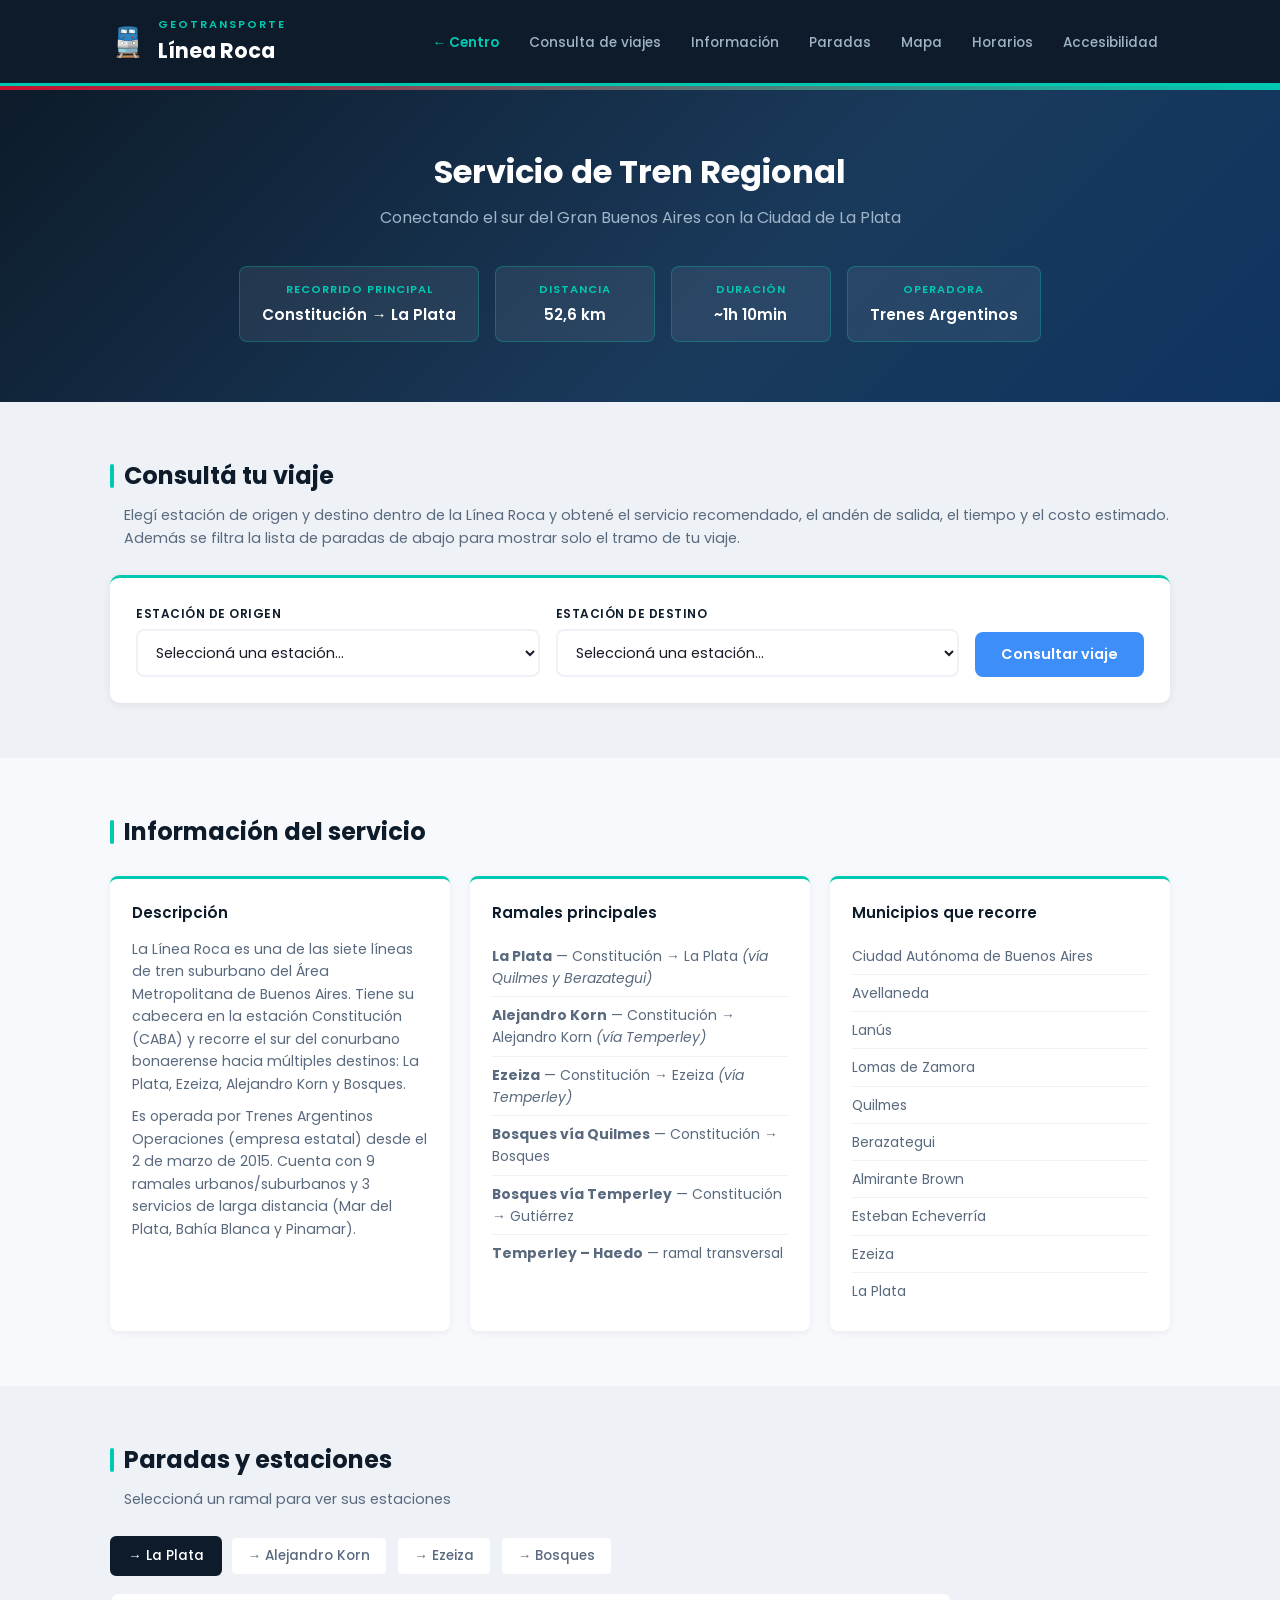
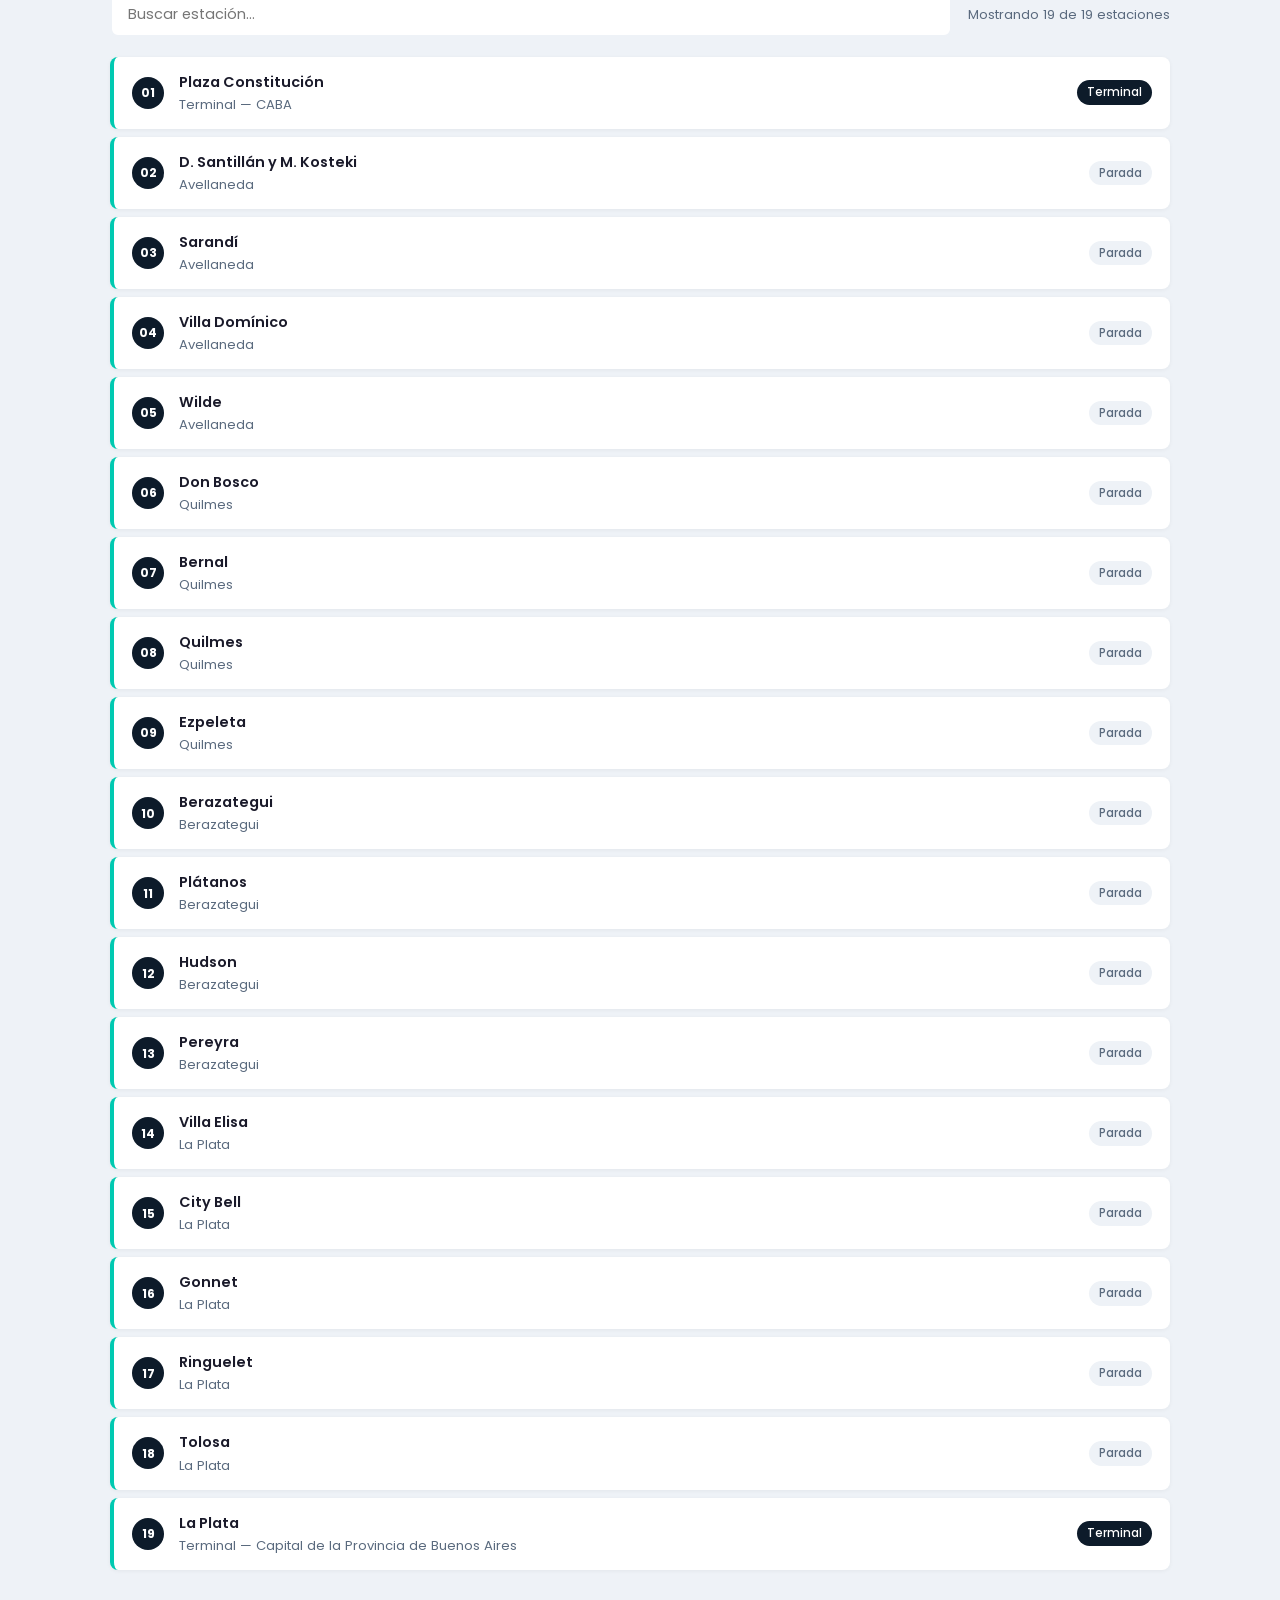
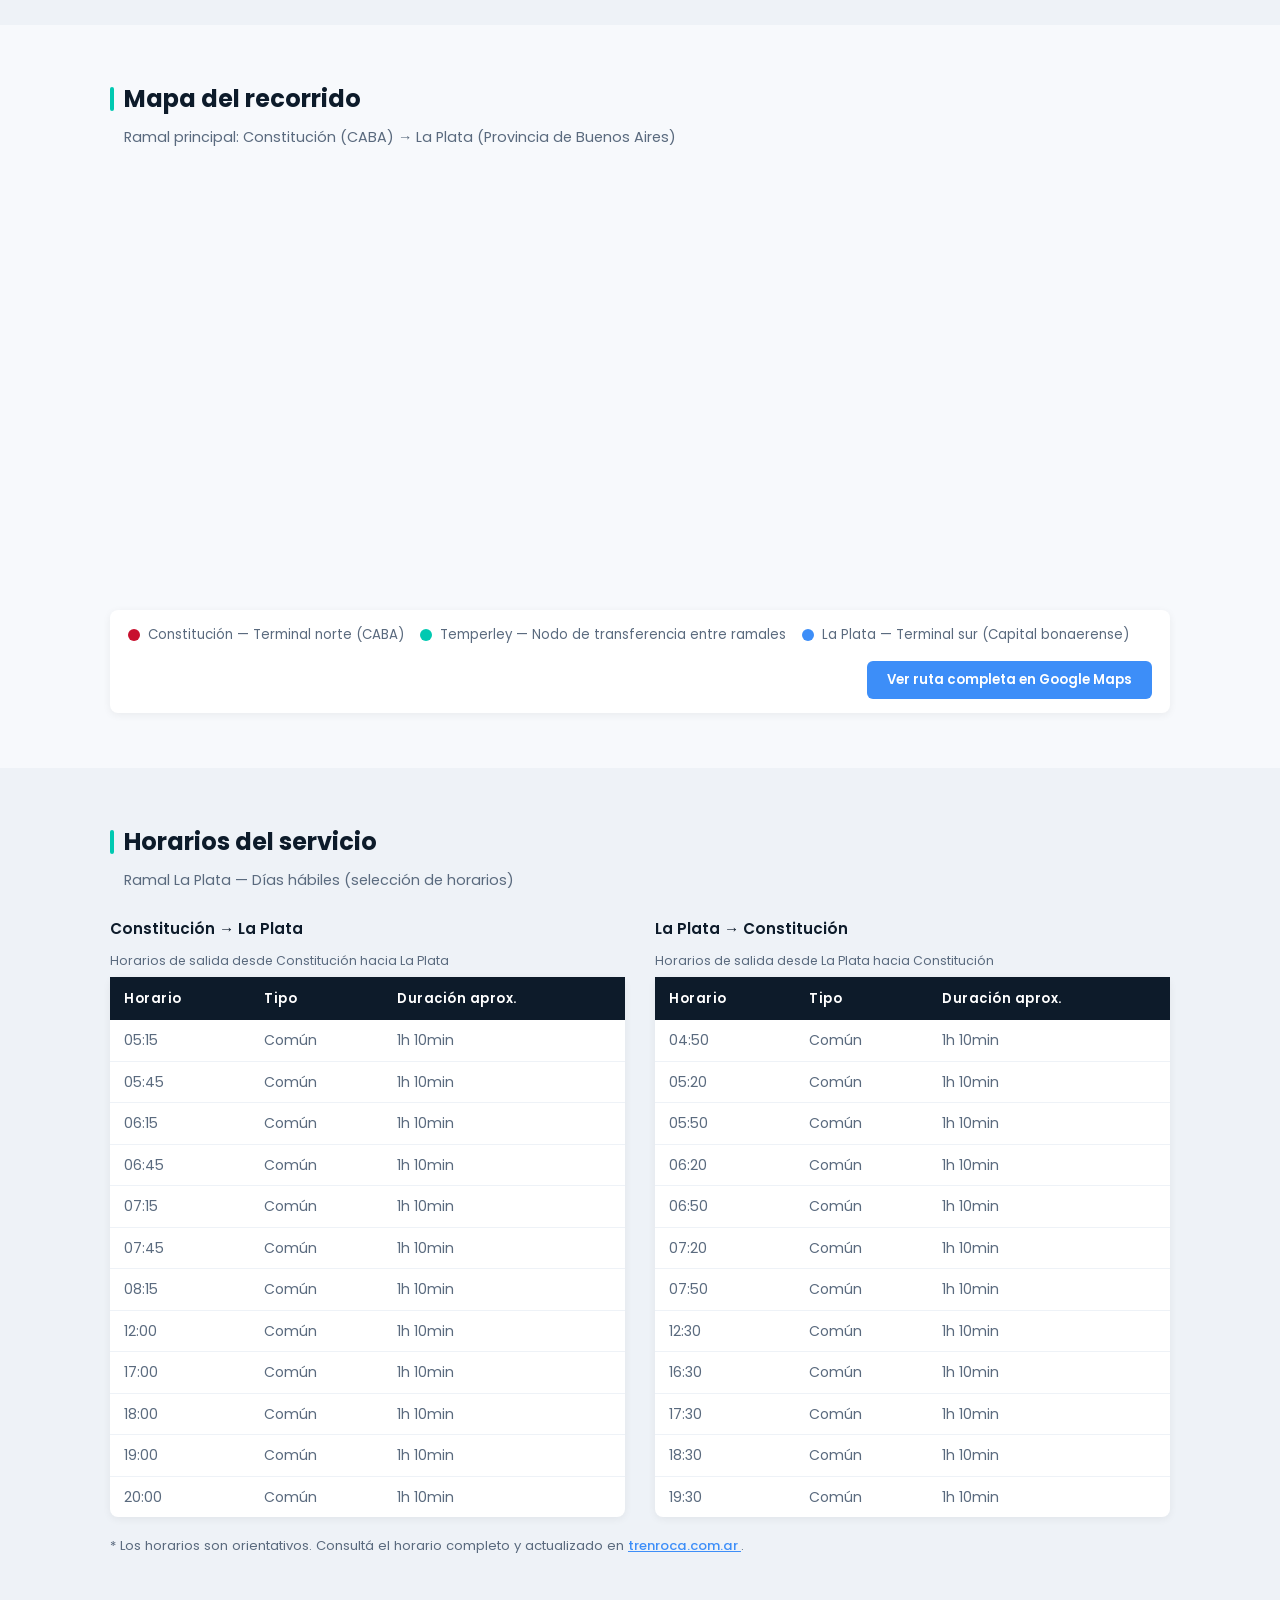
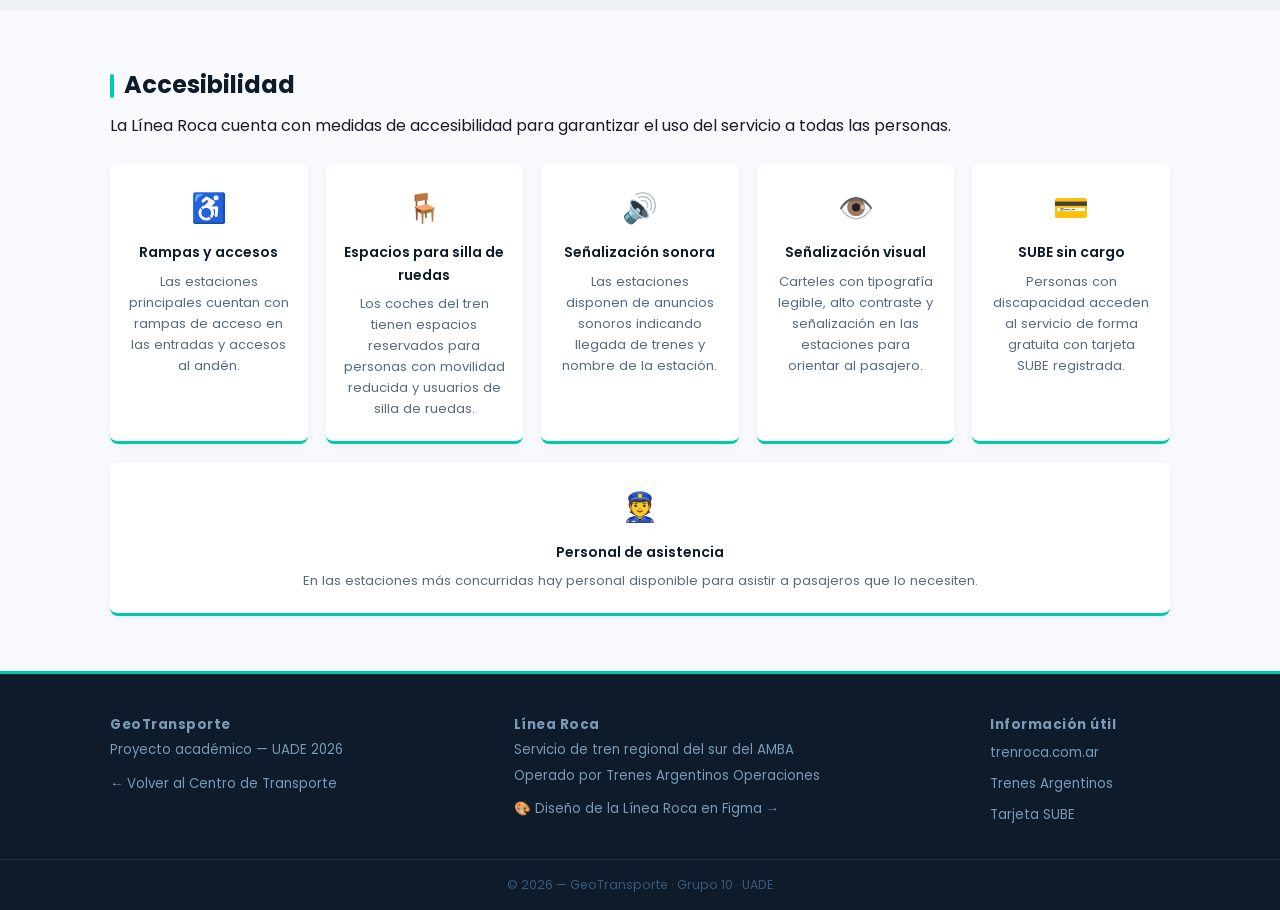
==== commit 6cd7b738: "Consulta de viajes filtra paradas por tramo (salida/llegada) y link a Figma propio" ====
--- a/linea-roca.html
+++ b/linea-roca.html
@@ -68,7 +68,8 @@
             <h2>Consultá tu viaje</h2>
             <p class="subtitulo-seccion">
                 Elegí estación de origen y destino dentro de la Línea Roca y obtené el servicio
-                recomendado, el andén de salida, el tiempo y el costo estimado del viaje.
+                recomendado, el andén de salida, el tiempo y el costo estimado. Además se filtra la
+                lista de paradas de abajo para mostrar solo el tramo de tu viaje.
             </p>
 
             <div class="consulta-caja">
@@ -117,6 +118,9 @@
                     </div>
                     <p class="resultado-nota">
                         * Datos simulados con fines académicos. Tarifas y tiempos orientativos.
+                        En la lista de paradas, la <strong style="color:#c8102e;">salida</strong> y la
+                        <strong style="color:#3d8ef8;">llegada</strong> quedan resaltadas. Para volver a ver
+                        todas las estaciones, tocá un ramal en los botones de arriba.
                     </p>
                 </div>
             </div>
@@ -476,6 +480,11 @@
                 <p class="footer-titulo">Línea Roca</p>
                 <p>Servicio de tren regional del sur del AMBA</p>
                 <p>Operado por Trenes Argentinos Operaciones</p>
+                <p style="margin-top: 0.75rem;">
+                    <a href="https://www.figma.com/design/HhK1fH0W7MjYqB6SNRhzUA/Untitled?node-id=1-2" target="_blank" rel="noopener noreferrer">
+                        🎨 Diseño de la Línea Roca en Figma →
+                    </a>
+                </p>
             </div>
             <div class="footer-bloque">
                 <p class="footer-titulo">Información útil</p>
--- a/estilos.css
+++ b/estilos.css
@@ -406,6 +406,30 @@
     font-weight: 600;
 }
 
+/* Estación de salida y de llegada (resaltadas por la consulta de viajes) */
+.parada.salida {
+    border-left: 5px solid var(--color-linea);
+    background-color: #fff6f2;
+}
+
+.parada.llegada {
+    border-left: 5px solid var(--color-azul);
+    background-color: #f1f7ff;
+}
+
+/* Etiqueta "Salida" / "Llegada" antes del nombre de la estación */
+.parada.salida .info-parada strong::before {
+    content: "Salida · ";
+    color: var(--color-linea);
+    font-weight: 700;
+}
+
+.parada.llegada .info-parada strong::before {
+    content: "Llegada · ";
+    color: var(--color-azul);
+    font-weight: 700;
+}
+
 /* ---- MAPA ---- */
 .mapa-contenedor {
     margin-top: 20px;
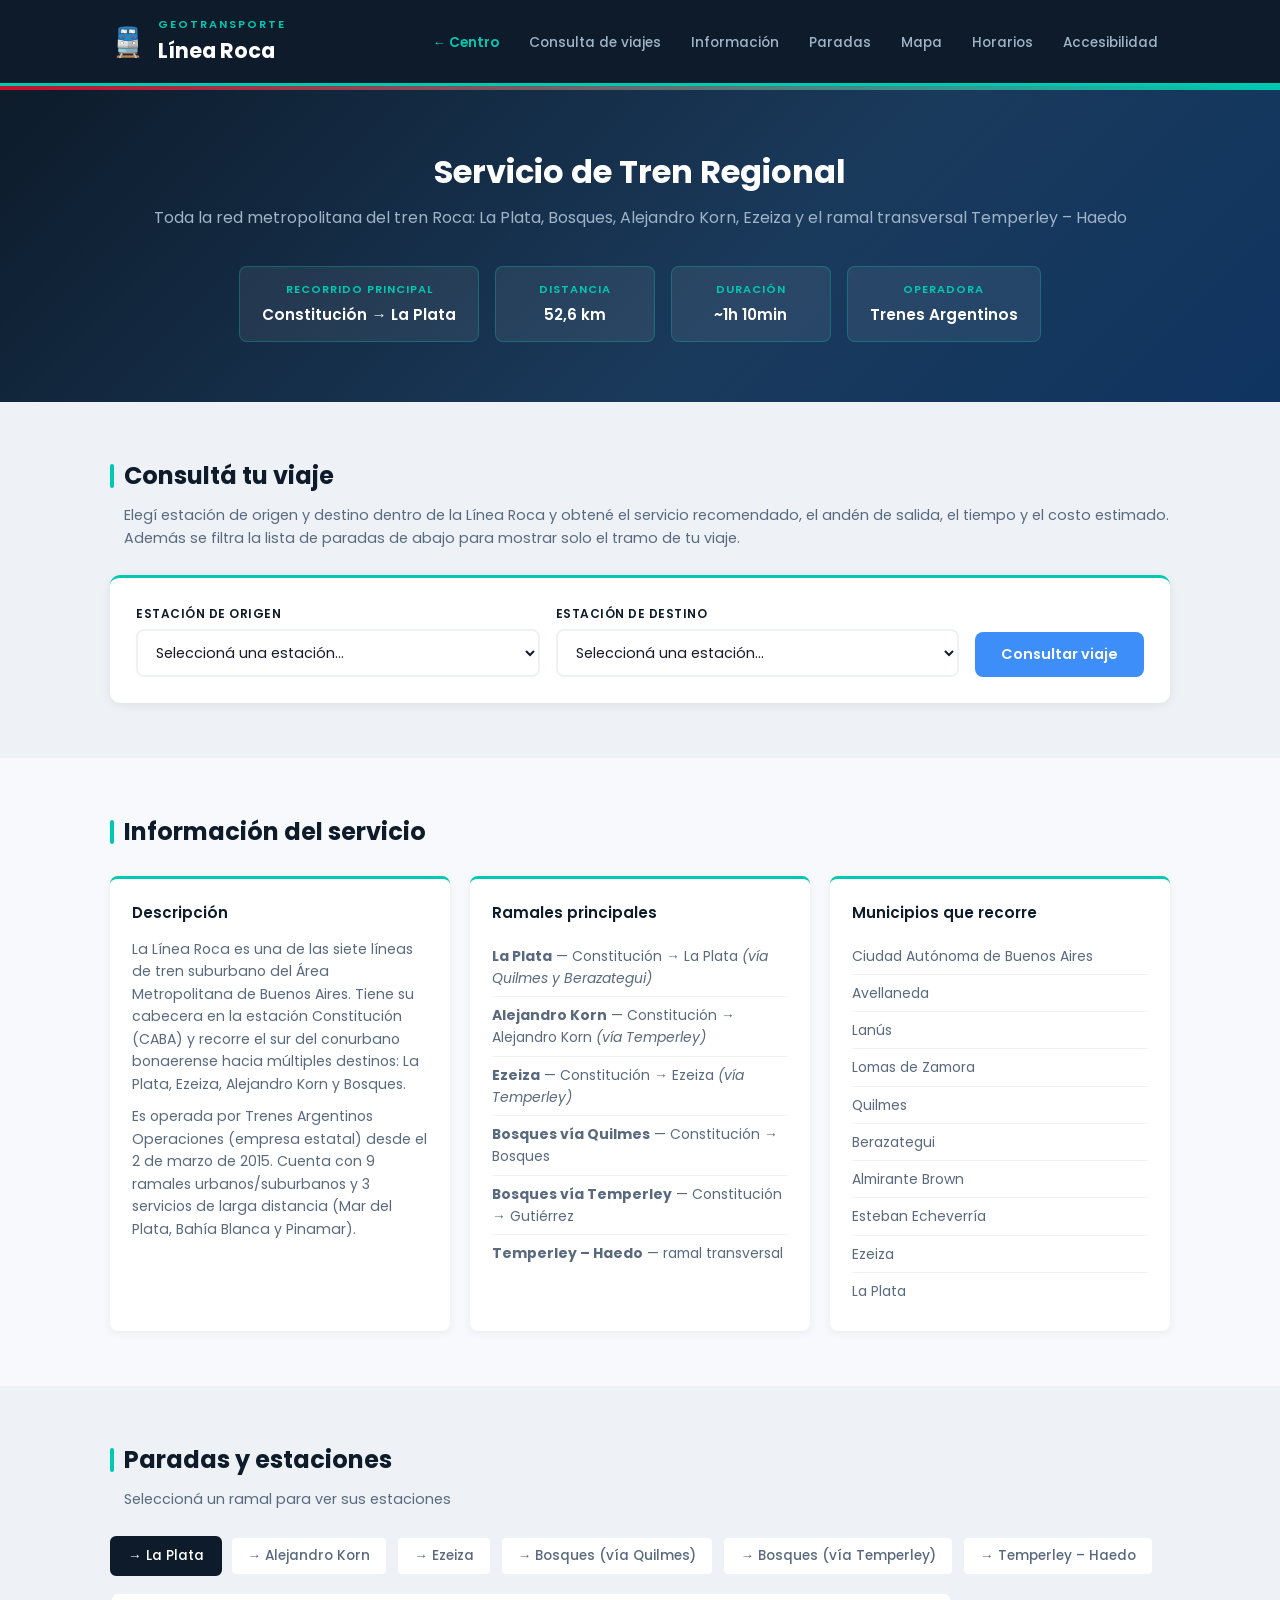
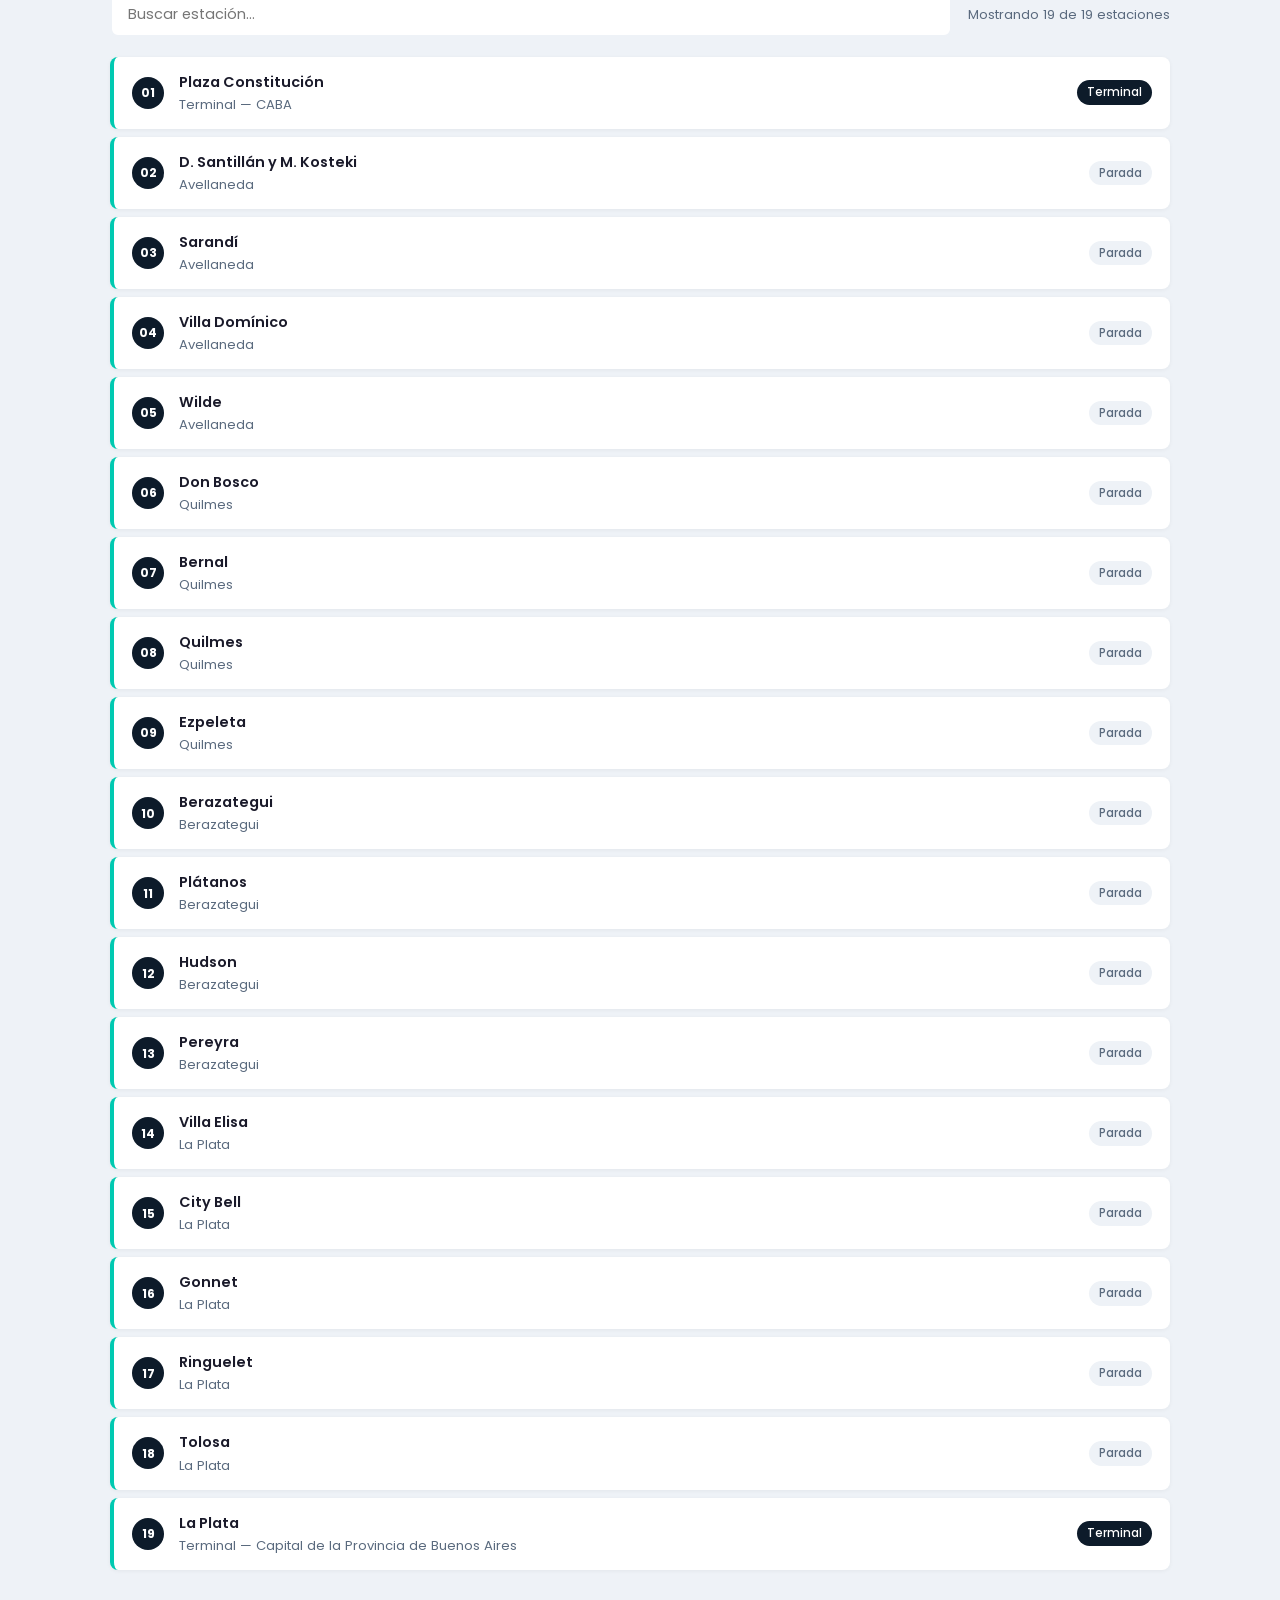
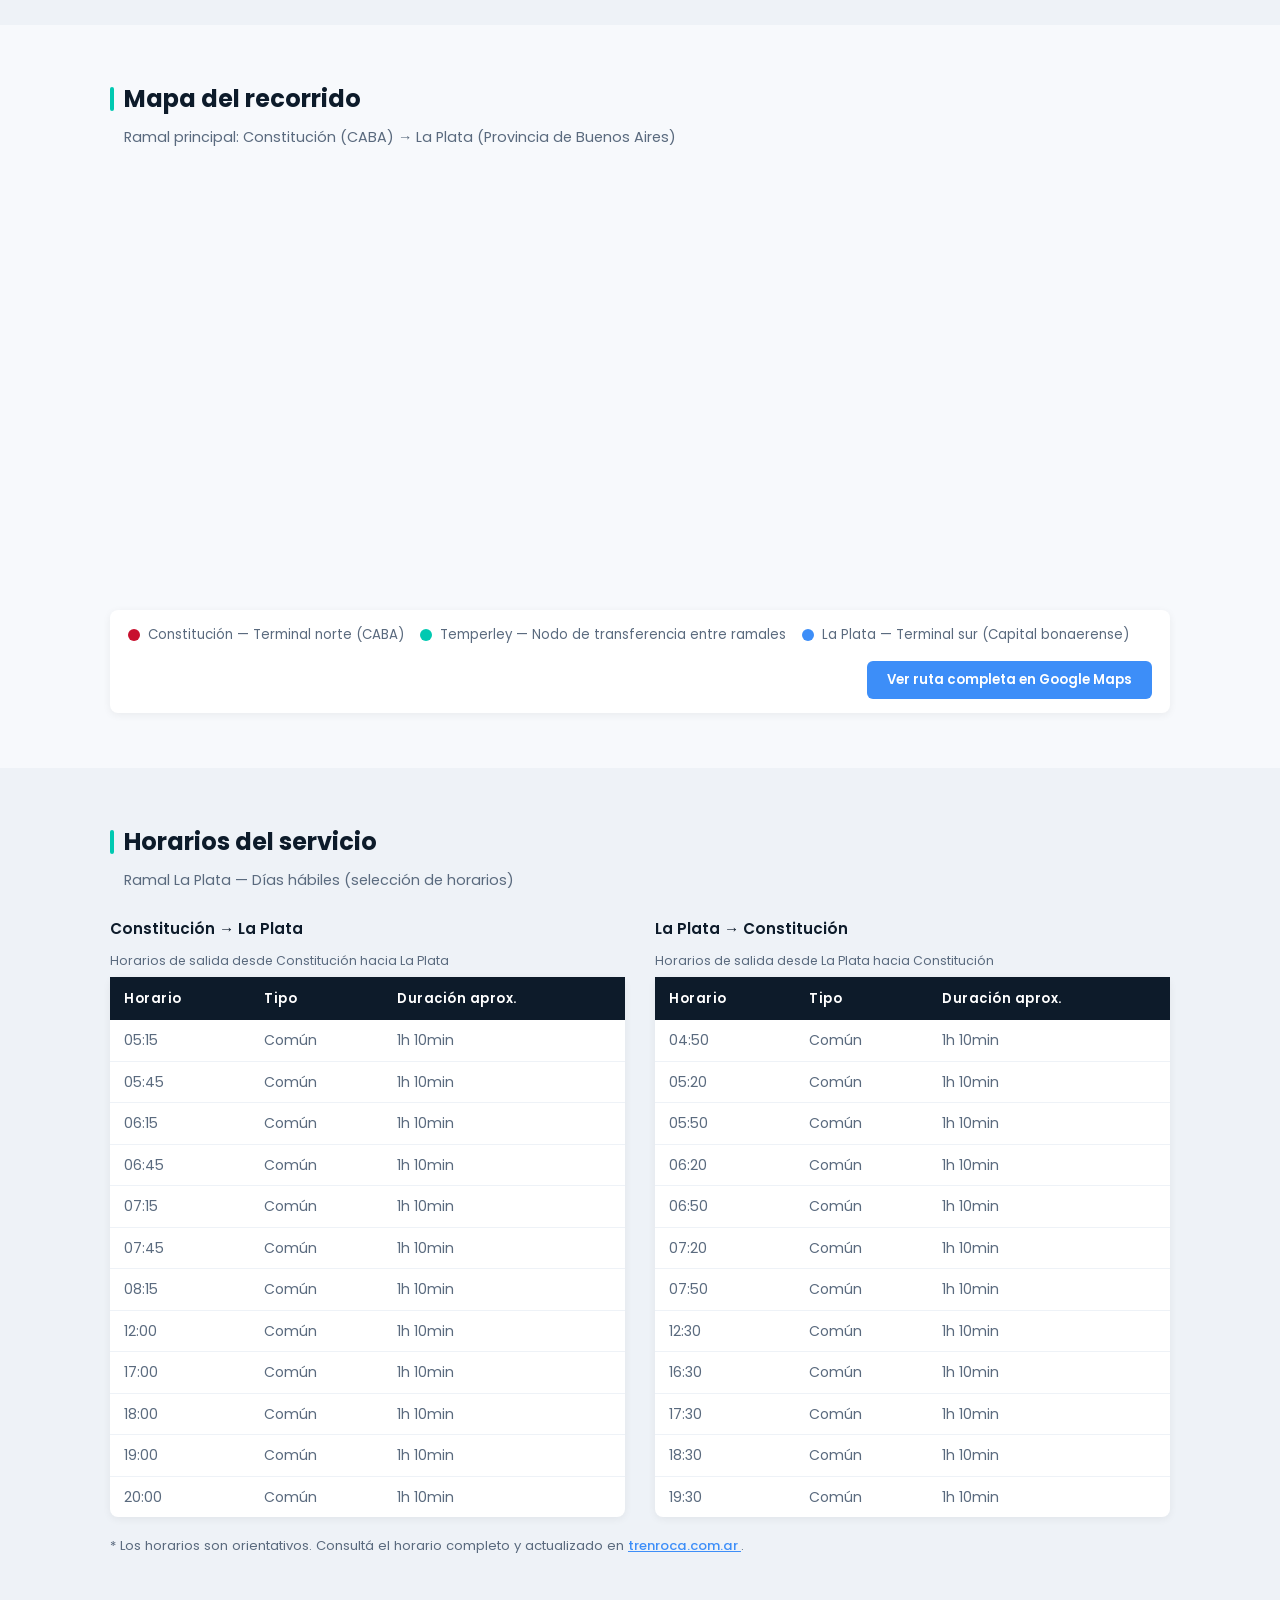
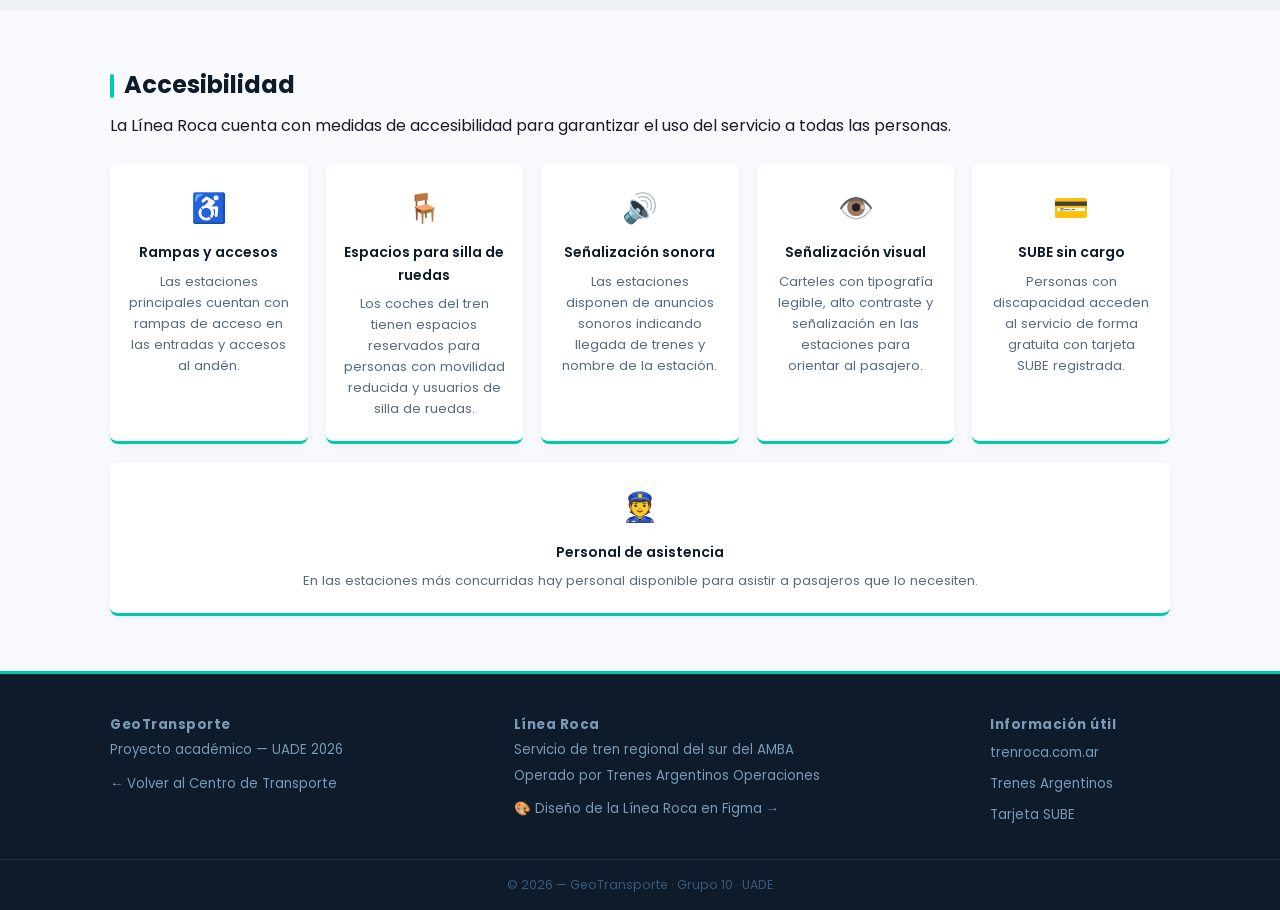
==== commit 2cc583fc: "Consulta de viajes filtra paradas por tramo (salida/llegada) y link a Figma propio" ====
--- a/linea-roca.html
+++ b/linea-roca.html
@@ -40,7 +40,7 @@
     <section class="hero">
         <div class="contenedor">
             <h2>Servicio de Tren Regional</h2>
-            <p>Conectando el sur del Gran Buenos Aires con la Ciudad de La Plata</p>
+            <p>Toda la red metropolitana del tren Roca: La Plata, Bosques, Alejandro Korn, Ezeiza y el ramal transversal Temperley – Haedo</p>
             <div class="datos-rapidos">
                 <div class="dato">
                     <strong>Recorrido principal</strong>
@@ -208,7 +208,13 @@
                     → Ezeiza
                 </button>
                 <button class="tab" data-ramal="bosques" role="tab" aria-selected="false">
-                    → Bosques
+                    → Bosques (vía Quilmes)
+                </button>
+                <button class="tab" data-ramal="gutierrez" role="tab" aria-selected="false">
+                    → Bosques (vía Temperley)
+                </button>
+                <button class="tab" data-ramal="temperley-haedo" role="tab" aria-selected="false">
+                    → Temperley – Haedo
                 </button>
             </div>
 
@@ -304,6 +310,43 @@
                 <div class="parada"><span class="numero-parada">11</span><div class="info-parada"><strong>Ranelagh</strong><span>Berazategui</span></div><span class="tipo-parada">Parada</span></div>
                 <div class="parada"><span class="numero-parada">12</span><div class="info-parada"><strong>Sourigues</strong><span>Berazategui</span></div><span class="tipo-parada">Parada</span></div>
                 <div class="parada"><span class="numero-parada">13</span><div class="info-parada"><strong>Bosques</strong><span>Terminal — Florencio Varela</span></div><span class="tipo-parada terminal">Terminal</span></div>
+            </div>
+
+            <!-- RAMAL BOSQUES VÍA TEMPERLEY → GUTIÉRREZ (18 estaciones) -->
+            <div id="ramal-gutierrez" class="lista-paradas" style="display:none;">
+                <div class="parada"><span class="numero-parada">01</span><div class="info-parada"><strong>Plaza Constitución</strong><span>Terminal — CABA</span></div><span class="tipo-parada terminal">Terminal</span></div>
+                <div class="parada"><span class="numero-parada">02</span><div class="info-parada"><strong>Hipólito Yrigoyen</strong><span>CABA</span></div><span class="tipo-parada">Parada</span></div>
+                <div class="parada"><span class="numero-parada">03</span><div class="info-parada"><strong>D. Santillán y M. Kosteki</strong><span>Avellaneda</span></div><span class="tipo-parada">Parada</span></div>
+                <div class="parada"><span class="numero-parada">04</span><div class="info-parada"><strong>Gerli</strong><span>Avellaneda</span></div><span class="tipo-parada">Parada</span></div>
+                <div class="parada"><span class="numero-parada">05</span><div class="info-parada"><strong>Lanús</strong><span>Lanús</span></div><span class="tipo-parada">Parada</span></div>
+                <div class="parada"><span class="numero-parada">06</span><div class="info-parada"><strong>Remedios de Escalada</strong><span>Lanús</span></div><span class="tipo-parada">Parada</span></div>
+                <div class="parada"><span class="numero-parada">07</span><div class="info-parada"><strong>Banfield</strong><span>Lomas de Zamora</span></div><span class="tipo-parada">Parada</span></div>
+                <div class="parada"><span class="numero-parada">08</span><div class="info-parada"><strong>Lomas de Zamora</strong><span>Lomas de Zamora</span></div><span class="tipo-parada">Parada</span></div>
+                <div class="parada"><span class="numero-parada">09</span><div class="info-parada"><strong>Temperley</strong><span>Lomas de Zamora — nodo de transferencia</span></div><span class="tipo-parada nodo">Nodo</span></div>
+                <div class="parada"><span class="numero-parada">10</span><div class="info-parada"><strong>José Mármol</strong><span>Almirante Brown</span></div><span class="tipo-parada">Parada</span></div>
+                <div class="parada"><span class="numero-parada">11</span><div class="info-parada"><strong>Rafael Calzada</strong><span>Almirante Brown</span></div><span class="tipo-parada">Parada</span></div>
+                <div class="parada"><span class="numero-parada">12</span><div class="info-parada"><strong>Claypole</strong><span>Almirante Brown</span></div><span class="tipo-parada">Parada</span></div>
+                <div class="parada"><span class="numero-parada">13</span><div class="info-parada"><strong>Ardigó</strong><span>Almirante Brown</span></div><span class="tipo-parada">Parada</span></div>
+                <div class="parada"><span class="numero-parada">14</span><div class="info-parada"><strong>Florencio Varela</strong><span>Florencio Varela</span></div><span class="tipo-parada">Parada</span></div>
+                <div class="parada"><span class="numero-parada">15</span><div class="info-parada"><strong>Zeballos</strong><span>Florencio Varela</span></div><span class="tipo-parada">Parada</span></div>
+                <div class="parada"><span class="numero-parada">16</span><div class="info-parada"><strong>Bosques</strong><span>Florencio Varela — combinación a Gutiérrez</span></div><span class="tipo-parada nodo">Nodo</span></div>
+                <div class="parada"><span class="numero-parada">17</span><div class="info-parada"><strong>Santa Sofía</strong><span>Berazategui</span></div><span class="tipo-parada">Parada</span></div>
+                <div class="parada"><span class="numero-parada">18</span><div class="info-parada"><strong>Gutiérrez</strong><span>Terminal — Berazategui</span></div><span class="tipo-parada terminal">Terminal</span></div>
+            </div>
+
+            <!-- RAMAL TEMPERLEY – HAEDO (11 estaciones, transversal) -->
+            <div id="ramal-temperley-haedo" class="lista-paradas" style="display:none;">
+                <div class="parada"><span class="numero-parada">01</span><div class="info-parada"><strong>Temperley</strong><span>Terminal — Lomas de Zamora</span></div><span class="tipo-parada terminal">Terminal</span></div>
+                <div class="parada"><span class="numero-parada">02</span><div class="info-parada"><strong>Hospital Español</strong><span>Lomas de Zamora</span></div><span class="tipo-parada">Parada</span></div>
+                <div class="parada"><span class="numero-parada">03</span><div class="info-parada"><strong>Santa Catalina</strong><span>Lomas de Zamora</span></div><span class="tipo-parada">Parada</span></div>
+                <div class="parada"><span class="numero-parada">04</span><div class="info-parada"><strong>Juan XXIII</strong><span>La Matanza</span></div><span class="tipo-parada">Parada</span></div>
+                <div class="parada"><span class="numero-parada">05</span><div class="info-parada"><strong>Km 34</strong><span>La Matanza</span></div><span class="tipo-parada">Parada</span></div>
+                <div class="parada"><span class="numero-parada">06</span><div class="info-parada"><strong>P. Turner</strong><span>La Matanza</span></div><span class="tipo-parada">Parada</span></div>
+                <div class="parada"><span class="numero-parada">07</span><div class="info-parada"><strong>Agustín de Elía</strong><span>La Matanza — combinación con otros ramales</span></div><span class="tipo-parada nodo">Nodo</span></div>
+                <div class="parada"><span class="numero-parada">08</span><div class="info-parada"><strong>La Tablada</strong><span>La Matanza</span></div><span class="tipo-parada">Parada</span></div>
+                <div class="parada"><span class="numero-parada">09</span><div class="info-parada"><strong>San Justo</strong><span>La Matanza</span></div><span class="tipo-parada">Parada</span></div>
+                <div class="parada"><span class="numero-parada">10</span><div class="info-parada"><strong>Ingeniero Brian</strong><span>Morón</span></div><span class="tipo-parada">Parada</span></div>
+                <div class="parada"><span class="numero-parada">11</span><div class="info-parada"><strong>Haedo</strong><span>Terminal — Morón</span></div><span class="tipo-parada terminal">Terminal</span></div>
             </div>
 
         </div>
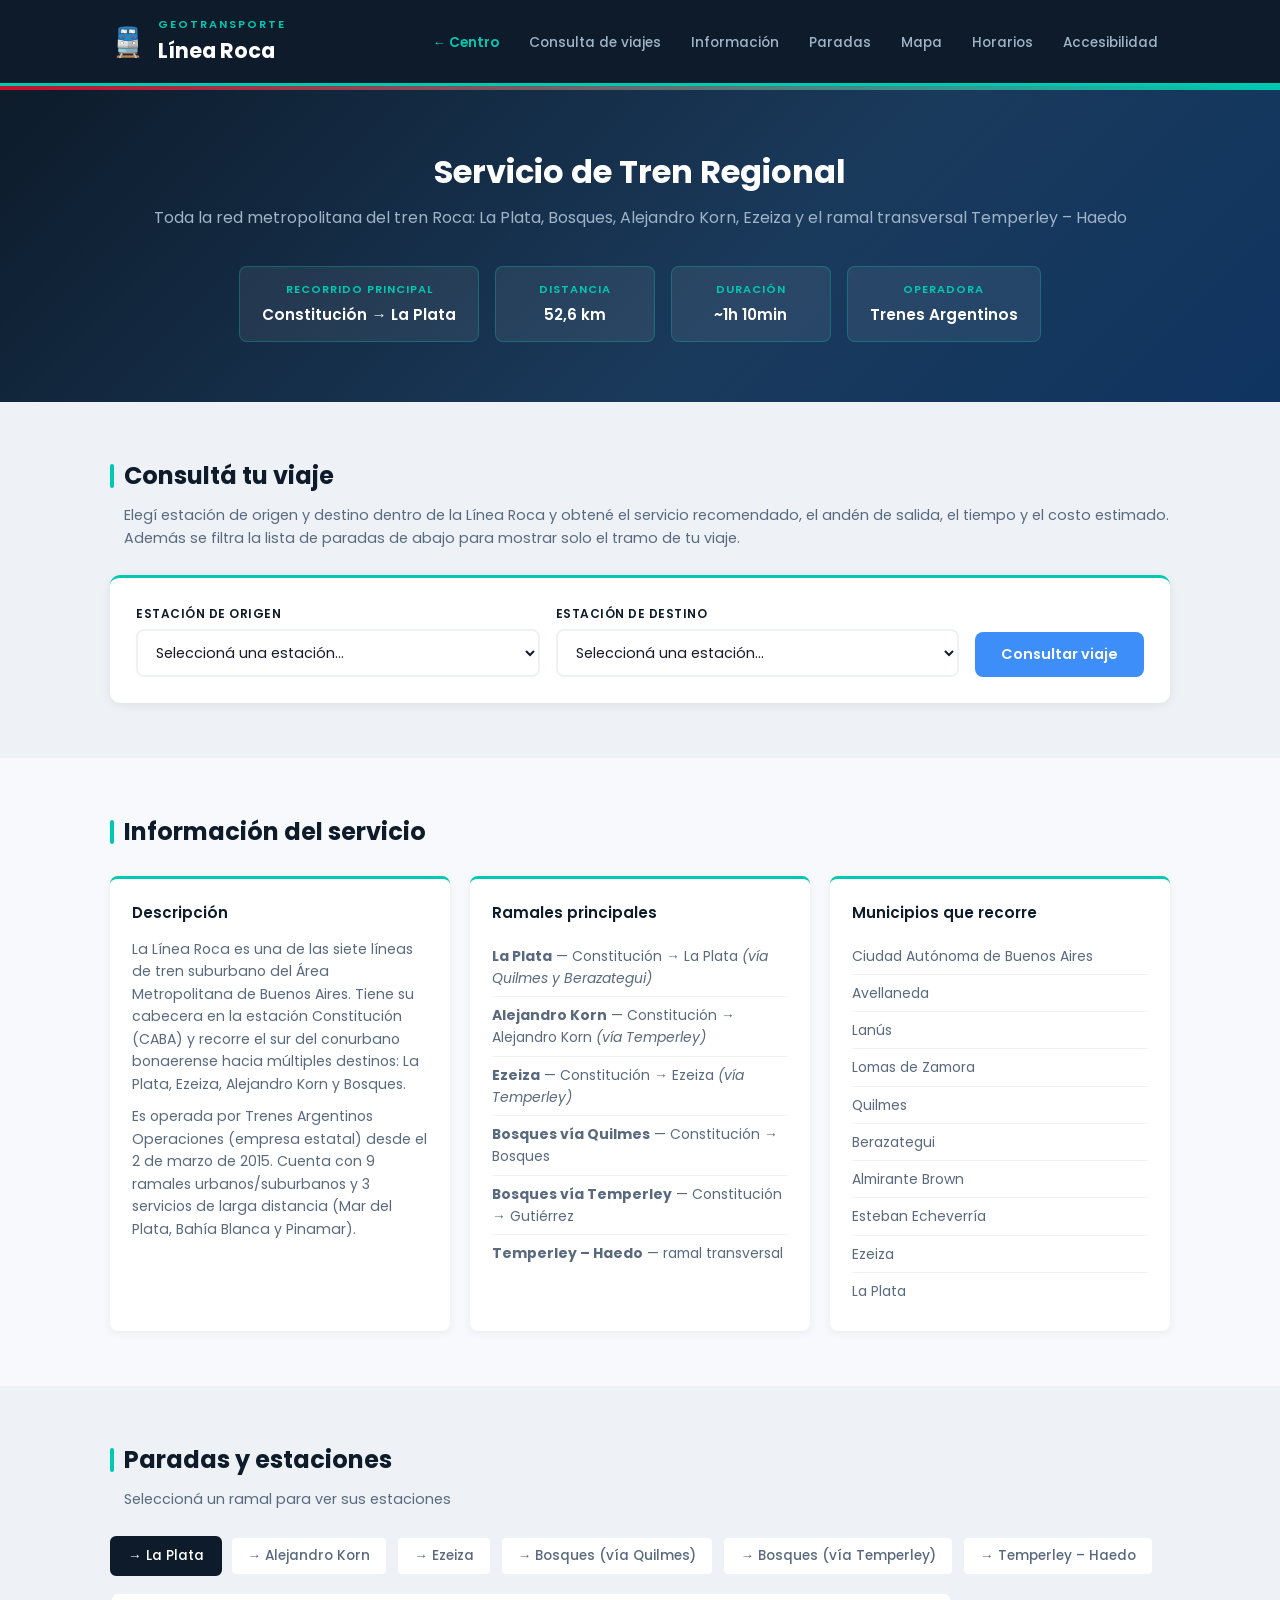
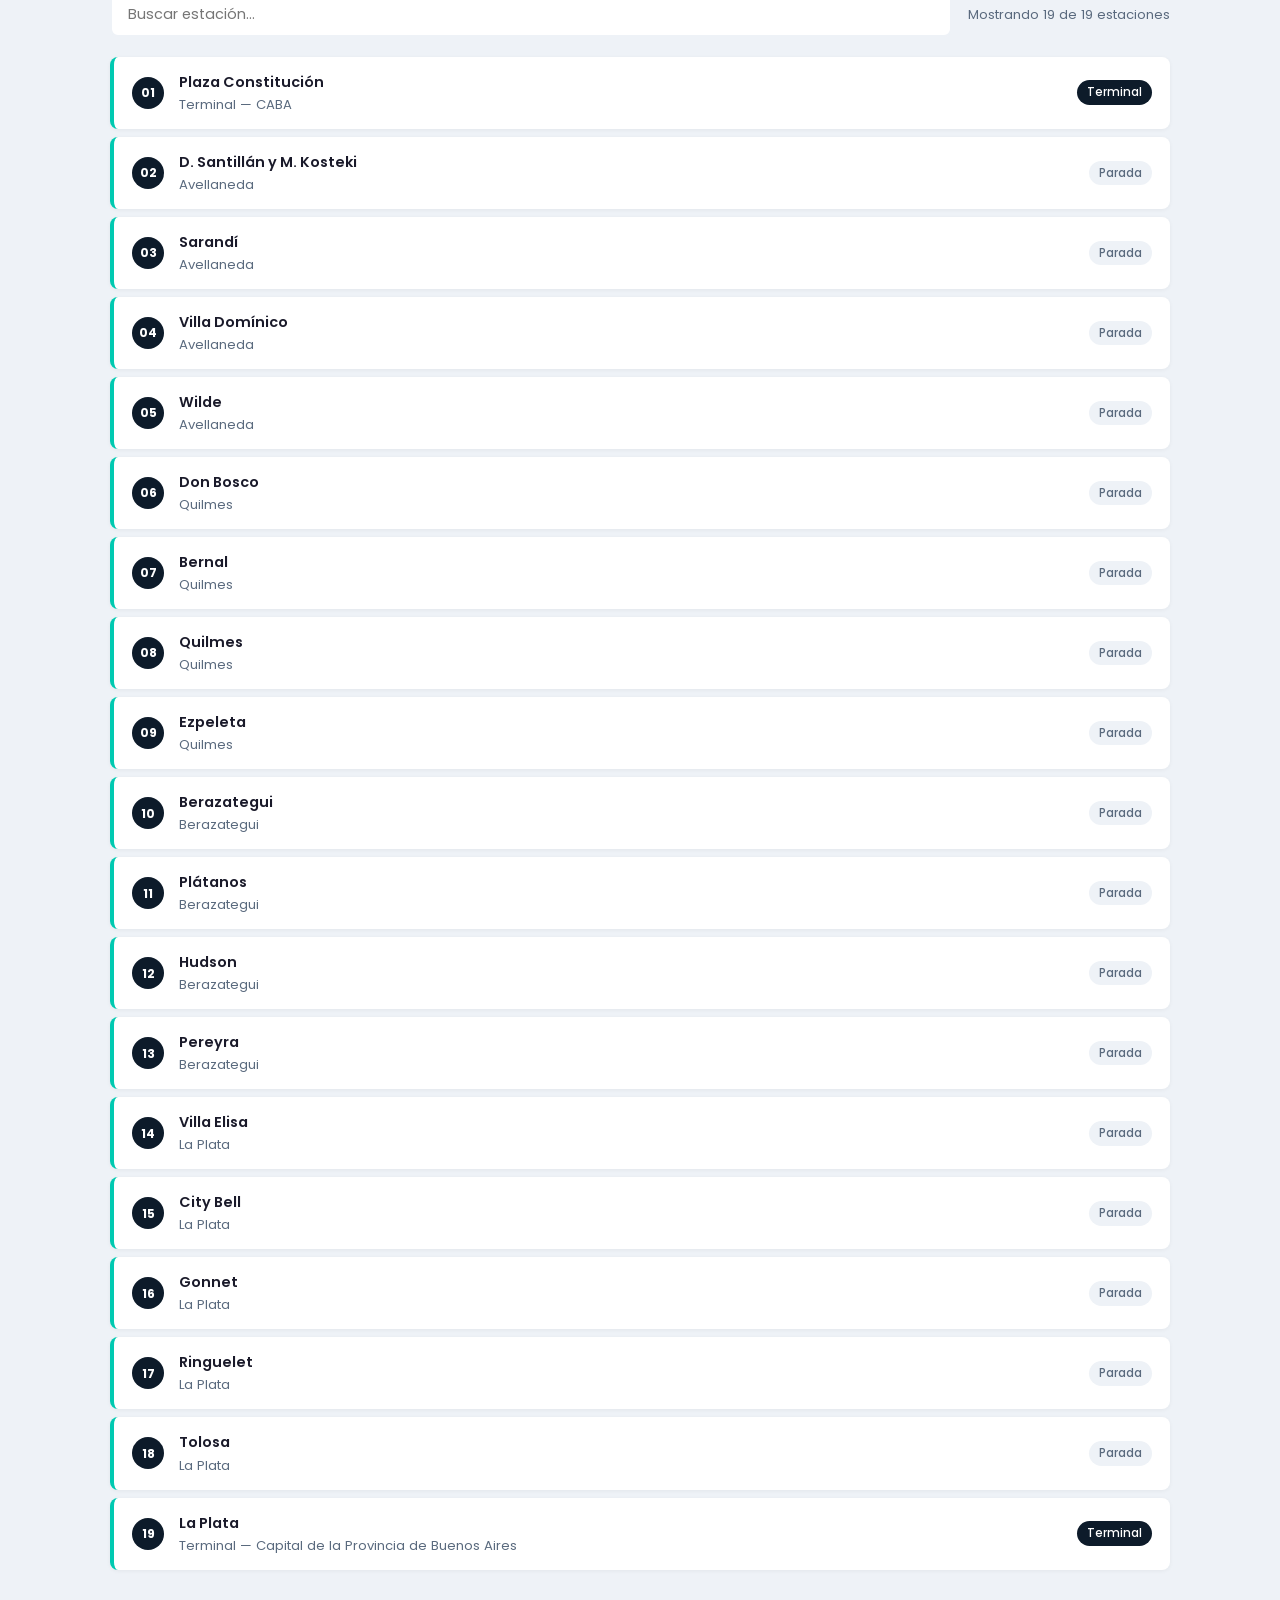
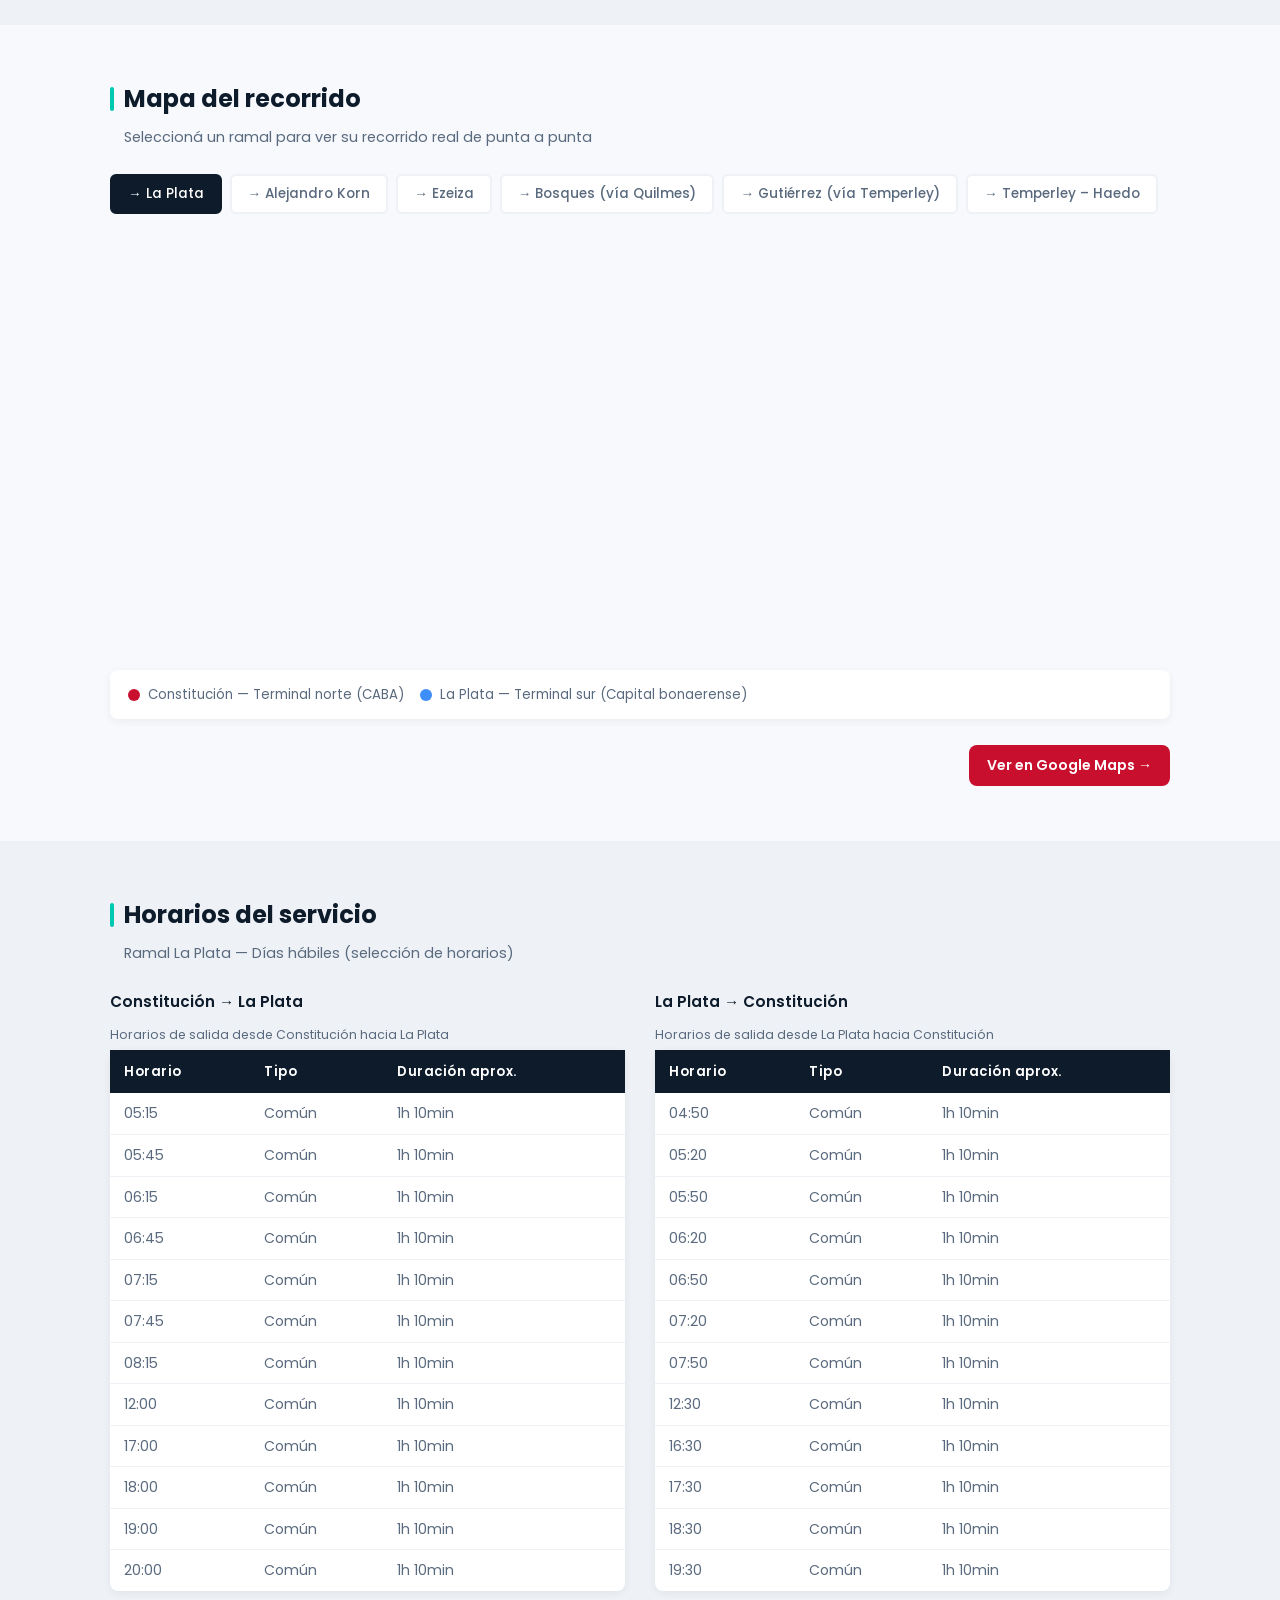
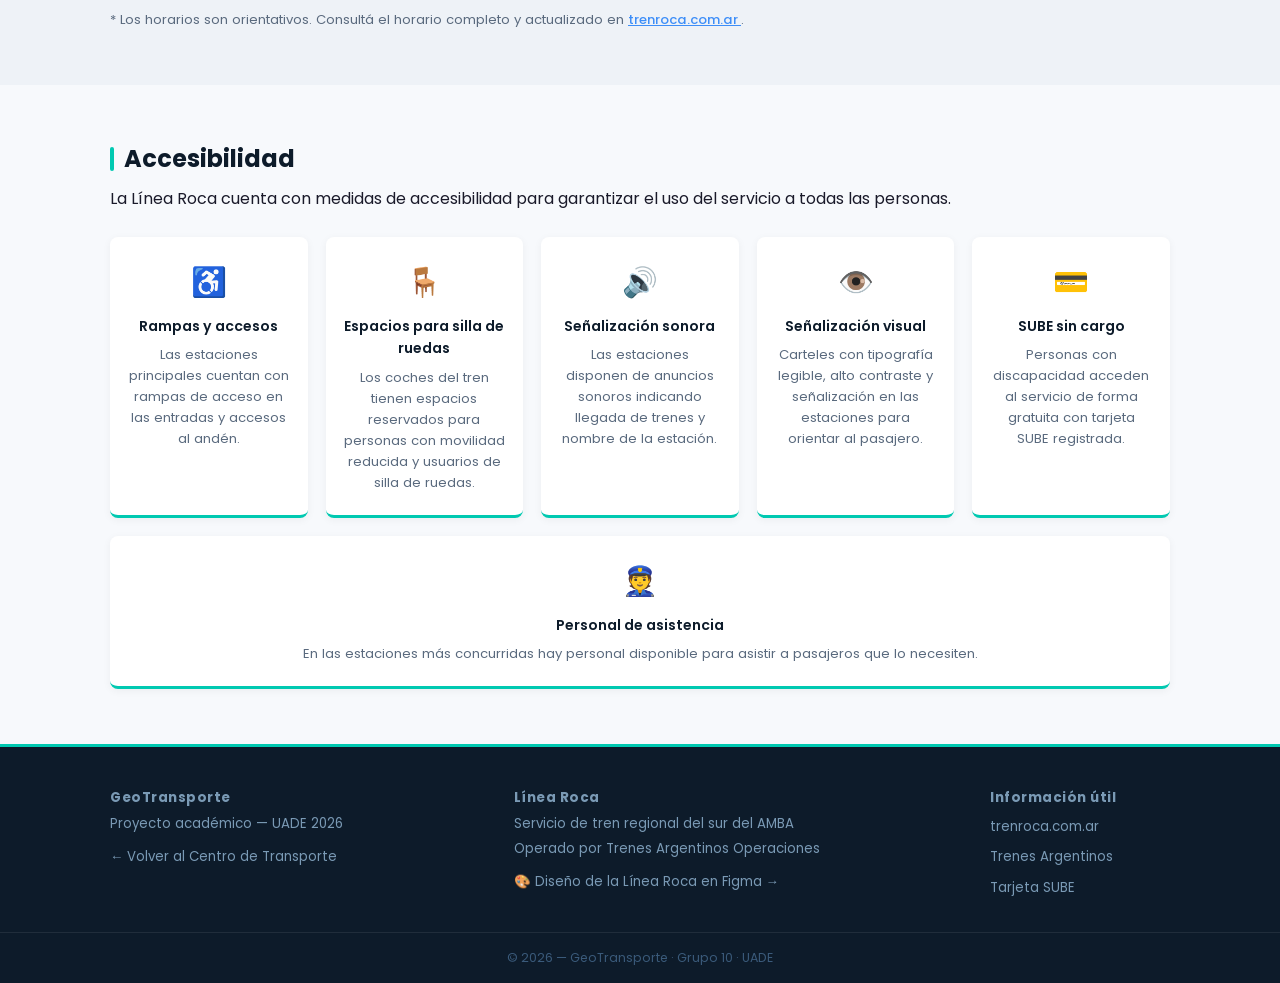
==== commit 56a24d57: "Update linea-roca.html" ====
--- a/linea-roca.html
+++ b/linea-roca.html
@@ -9,6 +9,32 @@
     <link href="https://fonts.googleapis.com/css2?family=Poppins:wght@400;500;600;700&display=swap" rel="stylesheet">
     <link rel="stylesheet" href="estilos.css">
     <script src="script.js" defer></script>
+    <style>
+        /* ── Tabs de mapa ── */
+        .tabs-mapa { margin-bottom: 0; }
+        .mapa-ramal { display: none; }
+        .mapa-ramal.activo-mapa { display: block; }
+        .mapa-footer-ext {
+            display: flex;
+            justify-content: flex-end;
+            margin-top: 10px;
+        }
+        .btn-mapa-ext {
+            display: inline-block;
+            padding: 9px 18px;
+            background: #c8102e;
+            color: #fff;
+            border-radius: 8px;
+            text-decoration: none;
+            font-size: 0.88rem;
+            font-weight: 600;
+            transition: background 0.25s ease, transform 0.15s ease;
+        }
+        .btn-mapa-ext:hover {
+            background: #9b0c23;
+            transform: translateY(-2px);
+        }
+    </style>
 </head>
 <body>
 
@@ -356,42 +382,159 @@
     <section id="mapa" class="seccion">
         <div class="contenedor">
             <h2>Mapa del recorrido</h2>
-            <p class="subtitulo-seccion">Ramal principal: Constitución (CABA) → La Plata (Provincia de Buenos Aires)</p>
-
-            <div class="mapa-contenedor">
-                <iframe
-                    title="Mapa del recorrido de la Línea Roca entre Constitución y La Plata"
-                    src="https://www.openstreetmap.org/export/embed.html?bbox=-58.45%2C-35.0%2C-57.85%2C-34.55&layer=mapnik"
-                    width="100%"
-                    height="420"
-                    style="border: none; border-radius: 8px;"
-                    allowfullscreen
-                    loading="lazy"
-                ></iframe>
-
-                <div class="mapa-leyenda">
-                    <div class="leyenda-item">
-                        <span class="punto terminal-inicio"></span>
-                        <span>Constitución — Terminal norte (CABA)</span>
-                    </div>
-                    <div class="leyenda-item">
-                        <span class="punto nodo-transfer"></span>
-                        <span>Temperley — Nodo de transferencia entre ramales</span>
-                    </div>
-                    <div class="leyenda-item">
-                        <span class="punto terminal-fin"></span>
-                        <span>La Plata — Terminal sur (Capital bonaerense)</span>
-                    </div>
-                    <a
-                        href="https://www.google.com/maps/dir/Estaci%C3%B3n+Constituci%C3%B3n/Estaci%C3%B3n+La+Plata"
-                        target="_blank"
-                        rel="noopener noreferrer"
-                        class="btn-mapa"
-                    >
-                        Ver ruta completa en Google Maps
-                    </a>
-                </div>
-            </div>
+            <p class="subtitulo-seccion">Seleccioná un ramal para ver su recorrido real de punta a punta</p>
+
+            <!-- Tabs de selección de ramal para el mapa -->
+            <div class="tabs-ramales tabs-mapa" role="tablist" aria-label="Mapa por ramal de la Línea Roca">
+                <button class="tab activo" data-mapa="mapa-la-plata" role="tab" aria-selected="true">
+                    → La Plata
+                </button>
+                <button class="tab" data-mapa="mapa-alejandro-korn" role="tab" aria-selected="false">
+                    → Alejandro Korn
+                </button>
+                <button class="tab" data-mapa="mapa-ezeiza" role="tab" aria-selected="false">
+                    → Ezeiza
+                </button>
+                <button class="tab" data-mapa="mapa-bosques" role="tab" aria-selected="false">
+                    → Bosques (vía Quilmes)
+                </button>
+                <button class="tab" data-mapa="mapa-gutierrez" role="tab" aria-selected="false">
+                    → Gutiérrez (vía Temperley)
+                </button>
+                <button class="tab" data-mapa="mapa-temperley-haedo" role="tab" aria-selected="false">
+                    → Temperley – Haedo
+                </button>
+            </div>
+
+            <!-- ── Mapa: La Plata ── -->
+            <div id="mapa-la-plata" class="mapa-ramal activo-mapa">
+                <div class="mapa-contenedor">
+                    <iframe
+                        title="Recorrido Constitución – La Plata"
+                        src="https://maps.google.com/maps?f=d&saddr=-34.6283037,-58.3805292&daddr=-34.904139,-57.9498097&hl=es&dirflg=r&output=embed"
+                        width="100%" height="420"
+                        style="border:none;border-radius:8px;"
+                        loading="lazy"
+                    ></iframe>
+                    <div class="mapa-leyenda">
+                        <div class="leyenda-item"><span class="punto terminal-inicio"></span><span>Constitución — Terminal norte (CABA)</span></div>
+                        <div class="leyenda-item"><span class="punto terminal-fin"></span><span>La Plata — Terminal sur (Capital bonaerense)</span></div>
+                    </div>
+                    <div class="mapa-footer-ext">
+                        <a href="https://www.google.com/maps/dir/Plaza+Constituci%C3%B3n,+Brasil+1128,+C1138+Cdad.+Aut%C3%B3noma+de+Buenos+Aires/La+Plata,+B1902+La+Plata,+Provincia+de+Buenos+Aires/@-34.7563942,-58.3302848,11z/data=!4m15!4m14!1m5!1m1!1s0x95bccb304eaf933b:0xd4f34f9422a8ef9f!2m2!1d-58.3805292!2d-34.6283037!1m5!1m1!1s0x95a2e64607f27503:0xf0b88cd21392b5c7!2m2!1d-57.9498097!2d-34.904139!3e3!5i2?entry=ttu"
+                           target="_blank" rel="noopener noreferrer" class="btn-mapa-ext">Ver en Google Maps →</a>
+                    </div>
+                </div>
+            </div>
+
+            <!-- ── Mapa: Alejandro Korn ── -->
+            <div id="mapa-alejandro-korn" class="mapa-ramal">
+                <div class="mapa-contenedor">
+                    <iframe
+                        title="Recorrido Constitución – Alejandro Korn"
+                        src="https://maps.google.com/maps?f=d&saddr=-34.6261244,-58.3859524&daddr=-34.984519,-58.3760181&hl=es&dirflg=r&output=embed"
+                        width="100%" height="420"
+                        style="border:none;border-radius:8px;"
+                        loading="lazy"
+                    ></iframe>
+                    <div class="mapa-leyenda">
+                        <div class="leyenda-item"><span class="punto terminal-inicio"></span><span>Constitución — Terminal norte (CABA)</span></div>
+                        <div class="leyenda-item"><span class="punto nodo-transfer"></span><span>Temperley — Nodo de transferencia</span></div>
+                        <div class="leyenda-item"><span class="punto terminal-fin"></span><span>Alejandro Korn — Terminal (San Vicente)</span></div>
+                    </div>
+                    <div class="mapa-footer-ext">
+                        <a href="https://www.google.com/maps/dir/Constituci%C3%B3n,+Cdad.+Aut%C3%B3noma+de+Buenos+Aires/Alejandro+Korn,+Provincia+de+Buenos+Aires/@-34.8048474,-58.5546152,11z/am=t/data=!4m14!4m13!1m5!1m1!1s0x95bccb2520946ad7:0x531f8f8d460384ad!2m2!1d-58.3859524!2d-34.6261244!1m5!1m1!1s0x95bd2cafe5b125e1:0x6f0057ac8cd3c419!2m2!1d-58.3760181!2d-34.984519!3e3?entry=ttu"
+                           target="_blank" rel="noopener noreferrer" class="btn-mapa-ext">Ver en Google Maps →</a>
+                    </div>
+                </div>
+            </div>
+
+            <!-- ── Mapa: Ezeiza ── -->
+            <div id="mapa-ezeiza" class="mapa-ramal">
+                <div class="mapa-contenedor">
+                    <iframe
+                        title="Recorrido Constitución – Ezeiza"
+                        src="https://maps.google.com/maps?f=d&saddr=-34.6261244,-58.3859524&daddr=-34.8520,-58.5133&hl=es&dirflg=r&output=embed"
+                        width="100%" height="420"
+                        style="border:none;border-radius:8px;"
+                        loading="lazy"
+                    ></iframe>
+                    <div class="mapa-leyenda">
+                        <div class="leyenda-item"><span class="punto terminal-inicio"></span><span>Constitución — Terminal norte (CABA)</span></div>
+                        <div class="leyenda-item"><span class="punto nodo-transfer"></span><span>Temperley — Nodo de transferencia</span></div>
+                        <div class="leyenda-item"><span class="punto terminal-fin"></span><span>Ezeiza — Terminal (Esteban Echeverría)</span></div>
+                    </div>
+                    <div class="mapa-footer-ext">
+                        <a href="https://www.google.com/maps/dir/Constituci%C3%B3n,+Cdad.+Aut%C3%B3noma+de+Buenos+Aires/Ezeiza,+Provincia+de+Buenos+Aires/@-34.737,-58.452,11z/data=!3e3"
+                           target="_blank" rel="noopener noreferrer" class="btn-mapa-ext">Ver en Google Maps →</a>
+                    </div>
+                </div>
+            </div>
+
+            <!-- ── Mapa: Bosques vía Quilmes ── -->
+            <div id="mapa-bosques" class="mapa-ramal">
+                <div class="mapa-contenedor">
+                    <iframe
+                        title="Recorrido Constitución – Bosques vía Quilmes"
+                        src="https://maps.google.com/maps?f=d&saddr=-34.6283037,-58.3805292&daddr=-34.8266046,-58.2261392&hl=es&dirflg=r&output=embed"
+                        width="100%" height="420"
+                        style="border:none;border-radius:8px;"
+                        loading="lazy"
+                    ></iframe>
+                    <div class="mapa-leyenda">
+                        <div class="leyenda-item"><span class="punto terminal-inicio"></span><span>Constitución — Terminal norte (CABA)</span></div>
+                        <div class="leyenda-item"><span class="punto terminal-fin"></span><span>Bosques — Terminal (Florencio Varela)</span></div>
+                    </div>
+                    <div class="mapa-footer-ext">
+                        <a href="https://www.google.com/maps/dir/Plaza+Constituci%C3%B3n,+Brasil+1128,+C1138+Cdad.+Aut%C3%B3noma+de+Buenos+Aires/Bosques,+Provincia+de+Buenos+Aires/@-34.7441077,-58.3996156,12.55z/data=!4m14!4m13!1m5!1m1!1s0x95bccb304eaf933b:0xd4f34f9422a8ef9f!2m2!1d-58.3805292!2d-34.6283037!1m5!1m1!1s0x95a3284818be904d:0xddf069ecf1e3ab5e!2m2!1d-58.2261392!2d-34.8266046!3e3?entry=ttu"
+                           target="_blank" rel="noopener noreferrer" class="btn-mapa-ext">Ver en Google Maps →</a>
+                    </div>
+                </div>
+            </div>
+
+            <!-- ── Mapa: Gutiérrez vía Temperley ── -->
+            <div id="mapa-gutierrez" class="mapa-ramal">
+                <div class="mapa-contenedor">
+                    <iframe
+                        title="Recorrido Constitución – Gutiérrez vía Temperley"
+                        src="https://maps.google.com/maps?f=d&saddr=-34.6283037,-58.3805292&daddr=-34.8338381,-58.1855535&hl=es&dirflg=r&output=embed"
+                        width="100%" height="420"
+                        style="border:none;border-radius:8px;"
+                        loading="lazy"
+                    ></iframe>
+                    <div class="mapa-leyenda">
+                        <div class="leyenda-item"><span class="punto terminal-inicio"></span><span>Constitución — Terminal norte (CABA)</span></div>
+                        <div class="leyenda-item"><span class="punto nodo-transfer"></span><span>Bosques — Combinación a Gutiérrez (diésel)</span></div>
+                        <div class="leyenda-item"><span class="punto terminal-fin"></span><span>Gutiérrez — Terminal (Berazategui)</span></div>
+                    </div>
+                    <div class="mapa-footer-ext">
+                        <a href="https://www.google.com/maps/dir/Plaza+Constituci%C3%B3n,+Brasil+1128,+C1138+Cdad.+Aut%C3%B3noma+de+Buenos+Aires/J.M.Guti%C3%A9rrez,+C.+455+1200,+B1890CWL+Juan+Mar%C3%ADa+Guti%C3%A9rrez,+Provincia+de+Buenos+Aires/@-34.734598,-58.3590362,12z/am=t/data=!4m16!4m15!1m5!1m1!1s0x95bccb304eaf933b:0xd4f34f9422a8ef9f!2m2!1d-58.3805292!2d-34.6283037!1m5!1m1!1s0x95a327f905b428db:0x5d3bc8da6f1d187e!2m2!1d-58.1855535!2d-34.8338381!2m1!5e2!3e3?entry=ttu"
+                           target="_blank" rel="noopener noreferrer" class="btn-mapa-ext">Ver en Google Maps →</a>
+                    </div>
+                </div>
+            </div>
+
+            <!-- ── Mapa: Temperley – Haedo ── -->
+            <div id="mapa-temperley-haedo" class="mapa-ramal">
+                <div class="mapa-contenedor">
+                    <iframe
+                        title="Recorrido Temperley – Haedo (transversal)"
+                        src="https://maps.google.com/maps?f=d&saddr=-34.7757414,-58.3967273&daddr=-34.6447605,-58.5917711&hl=es&dirflg=r&output=embed"
+                        width="100%" height="420"
+                        style="border:none;border-radius:8px;"
+                        loading="lazy"
+                    ></iframe>
+                    <div class="mapa-leyenda">
+                        <div class="leyenda-item"><span class="punto terminal-inicio"></span><span>Temperley — Terminal este (Lomas de Zamora)</span></div>
+                        <div class="leyenda-item"><span class="punto terminal-fin"></span><span>Haedo — Terminal oeste (Morón)</span></div>
+                    </div>
+                    <div class="mapa-footer-ext">
+                        <a href="https://www.google.com/maps/dir/Temperley,+14+de+Julio+43-87,+B1834+Temperley,+Provincia+de+Buenos+Aires/Haedo,+B1706+Haedo,+Provincia+de+Buenos+Aires/@-34.691529,-58.5662951,12z/data=!3m1!4b1!4m16!4m15!1m5!1m1!1s0x95bcd2e723adc31f:0x7dcedd64812c55df!2m2!1d-58.3967273!2d-34.7757414!1m5!1m1!1s0x95bcc78445131cc1:0x4e7194a403f10e3b!2m2!1d-58.5917711!2d-34.6447605!2m1!5e2!3e3?entry=ttu"
+                           target="_blank" rel="noopener noreferrer" class="btn-mapa-ext">Ver en Google Maps →</a>
+                    </div>
+                </div>
+            </div>
+
         </div>
     </section>
 
@@ -509,6 +652,28 @@
         </div>
     </section>
 
+    <script>
+        // ── Tabs del mapa (independientes de los tabs de paradas) ──
+        (function () {
+            const tabsMapa = document.querySelectorAll('.tabs-mapa .tab');
+            const panelesMapa = document.querySelectorAll('.mapa-ramal');
+            tabsMapa.forEach(function (btn) {
+                btn.addEventListener('click', function () {
+                    const target = btn.dataset.mapa;
+                    tabsMapa.forEach(function (t) {
+                        t.classList.remove('activo');
+                        t.setAttribute('aria-selected', 'false');
+                    });
+                    panelesMapa.forEach(function (p) { p.classList.remove('activo-mapa'); });
+                    btn.classList.add('activo');
+                    btn.setAttribute('aria-selected', 'true');
+                    var panel = document.getElementById(target);
+                    if (panel) panel.classList.add('activo-mapa');
+                });
+            });
+        })();
+    </script>
+
     <!-- PIE DE PÁGINA -->
     <footer>
         <div class="contenedor contenedor-footer">
